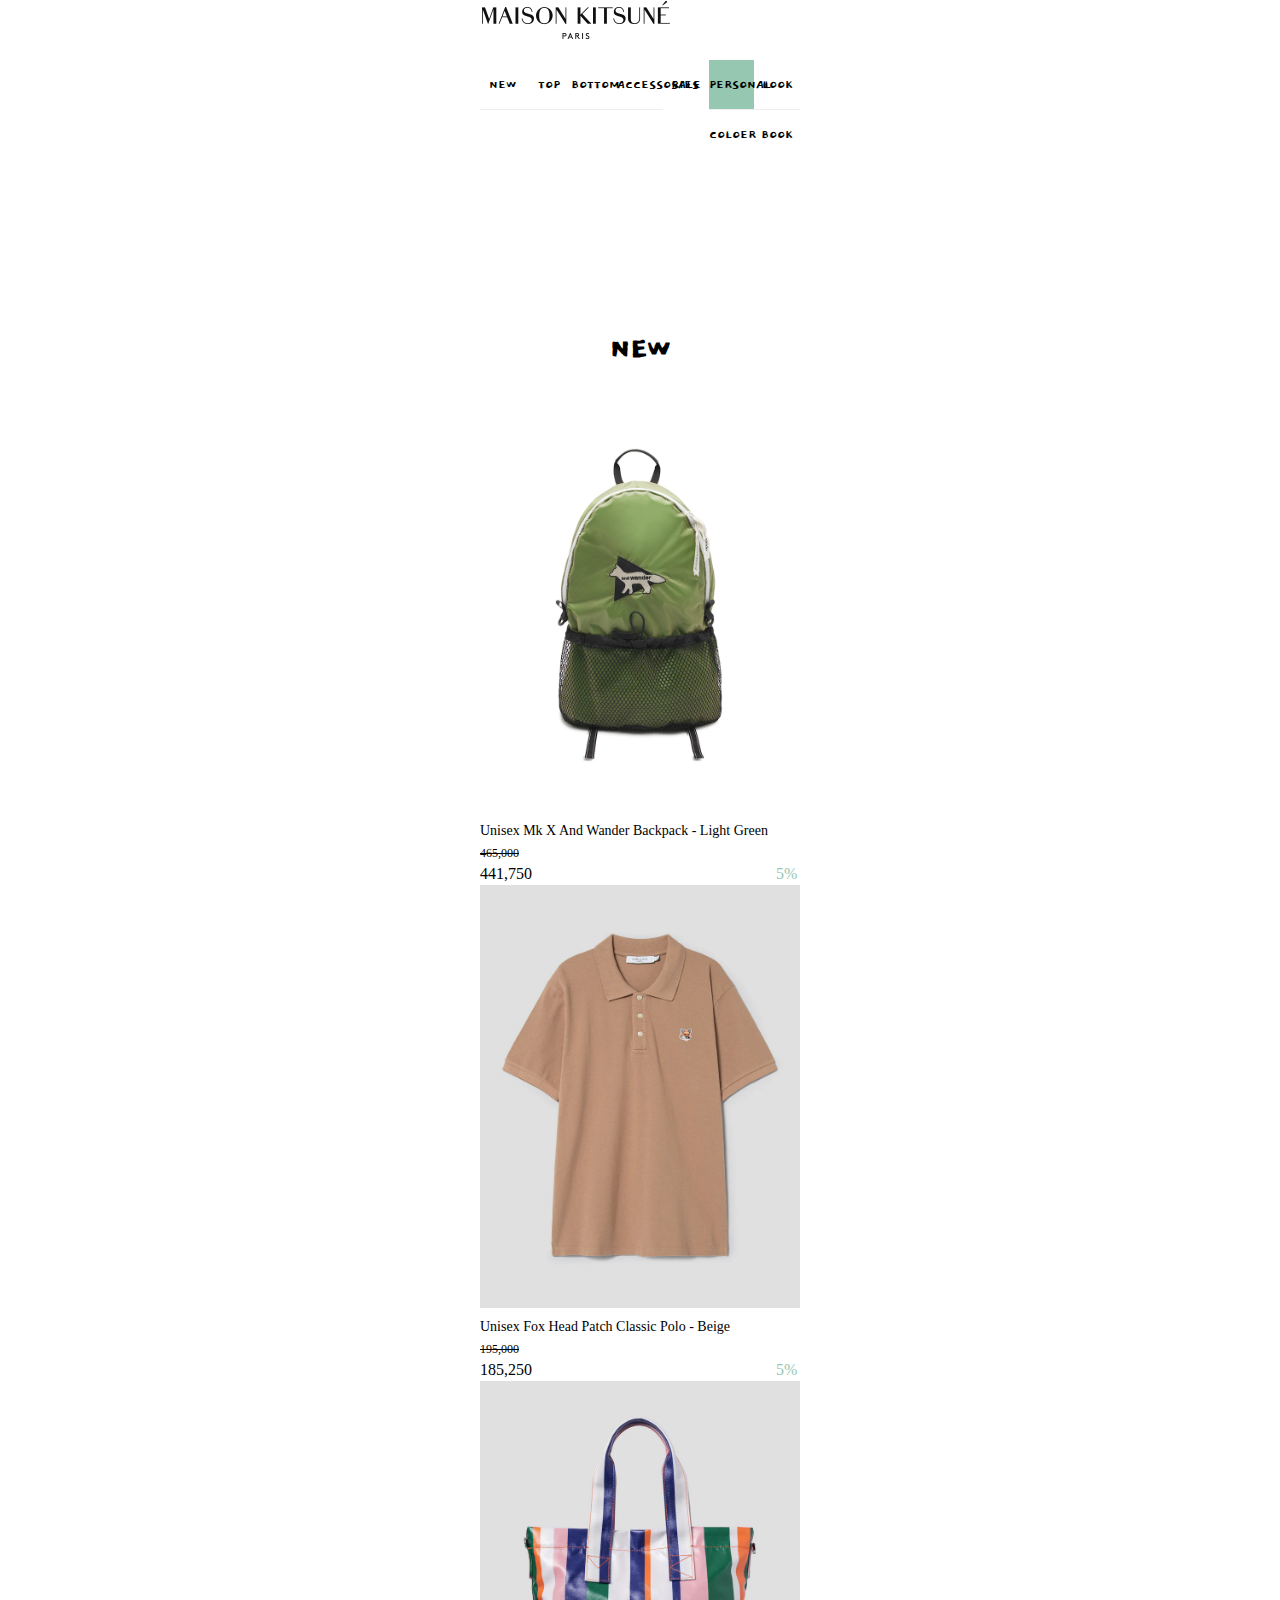
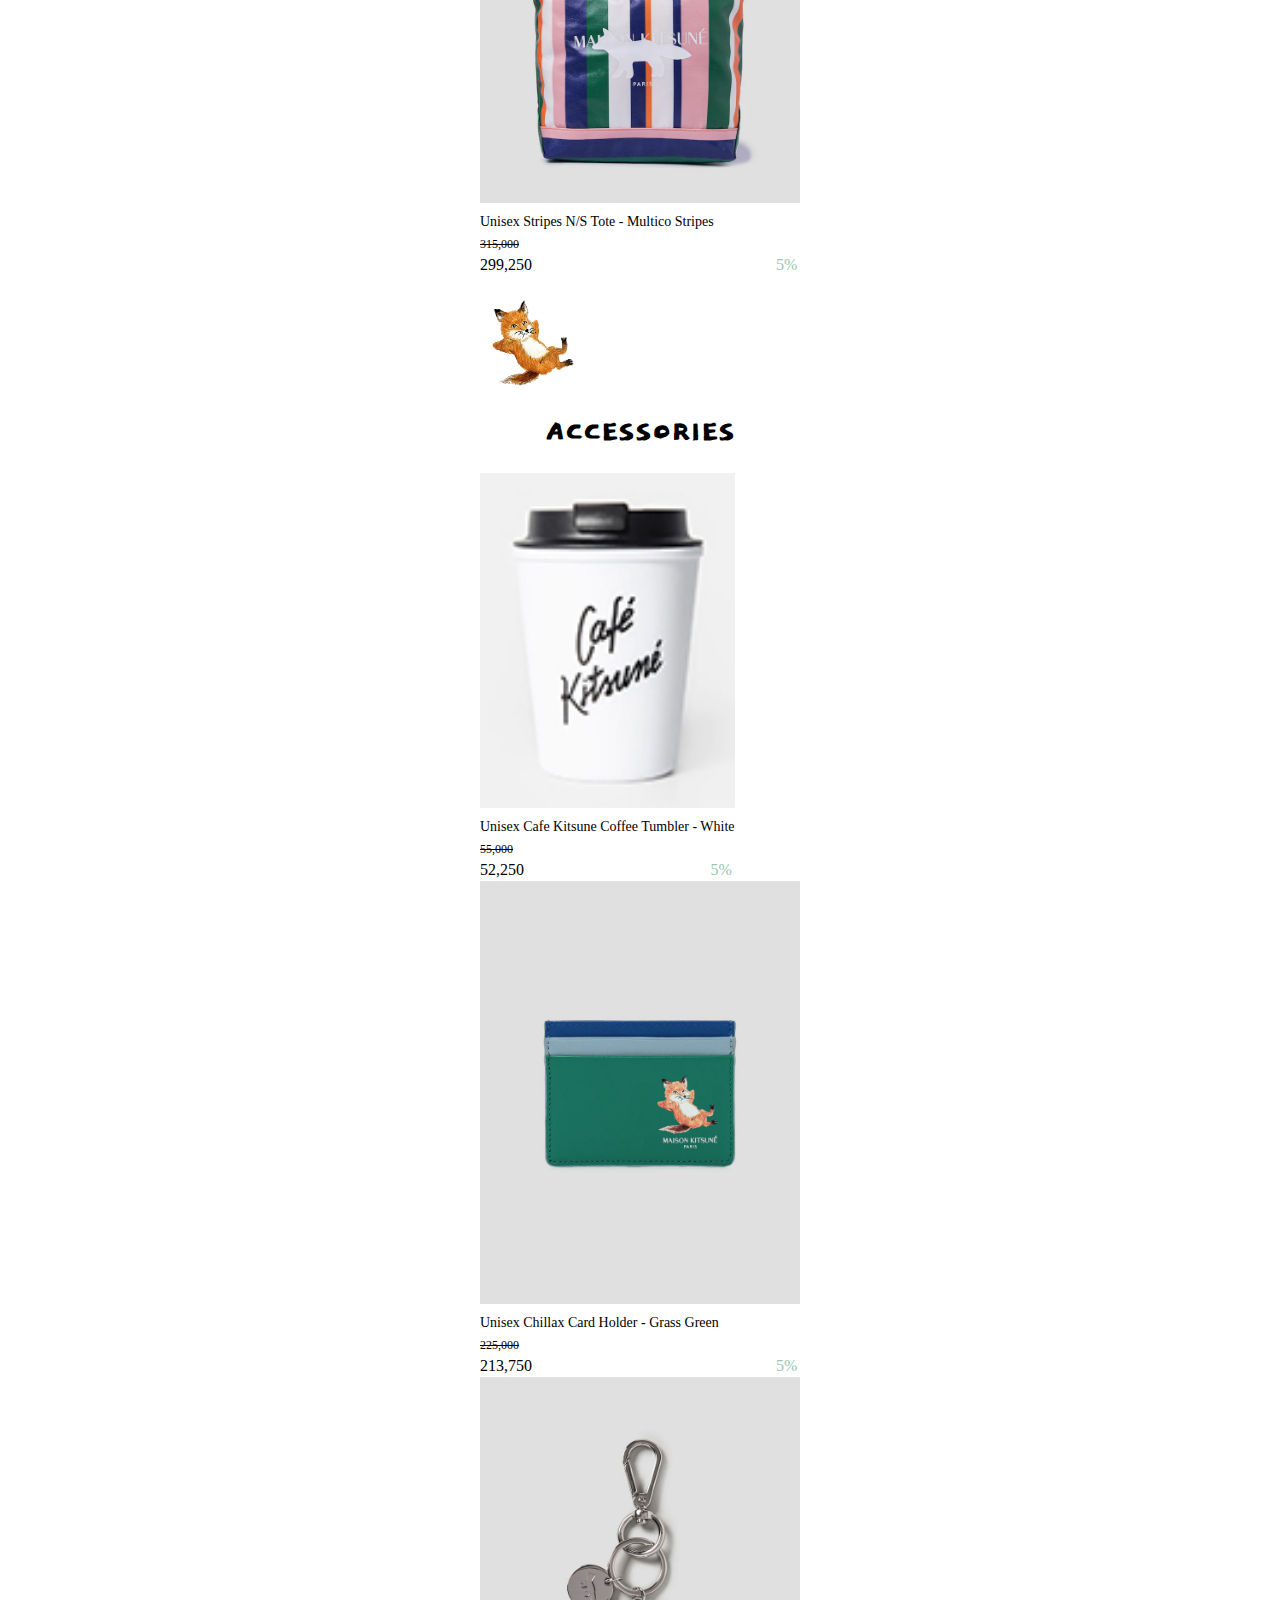
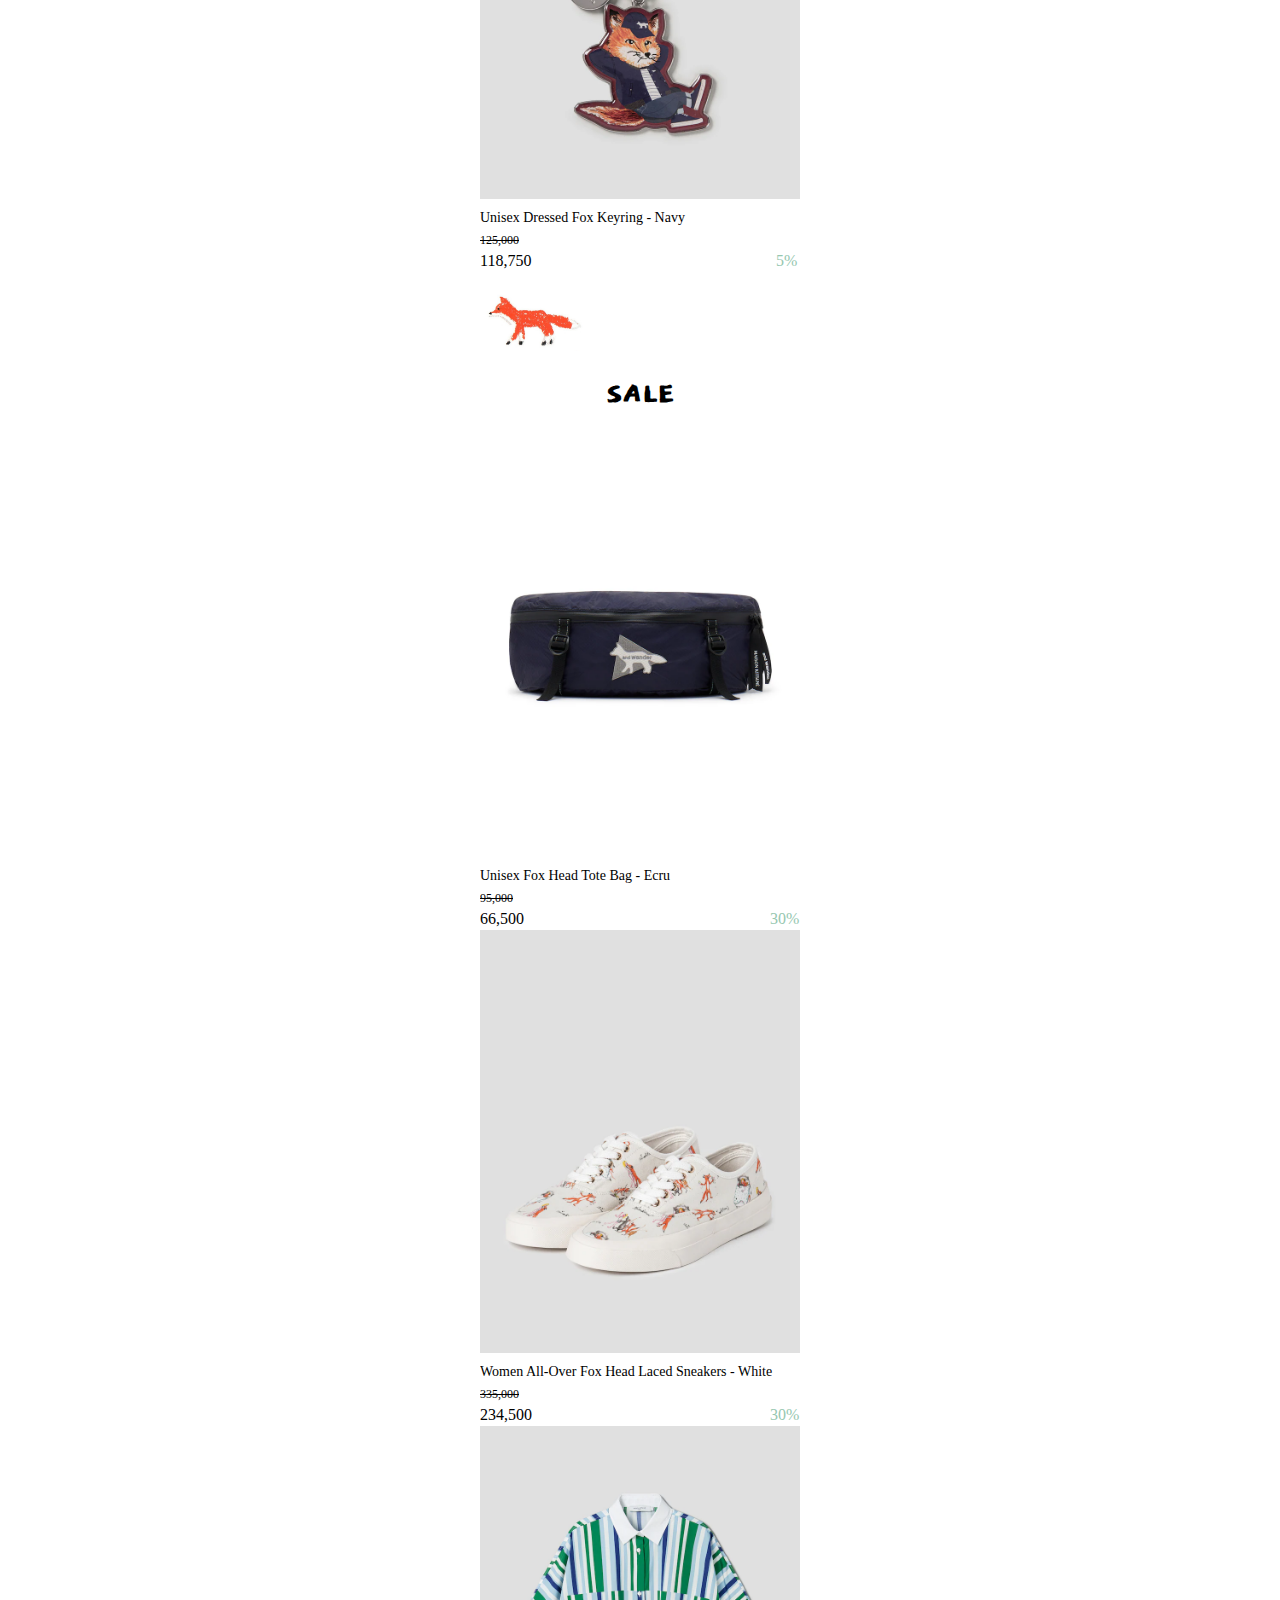
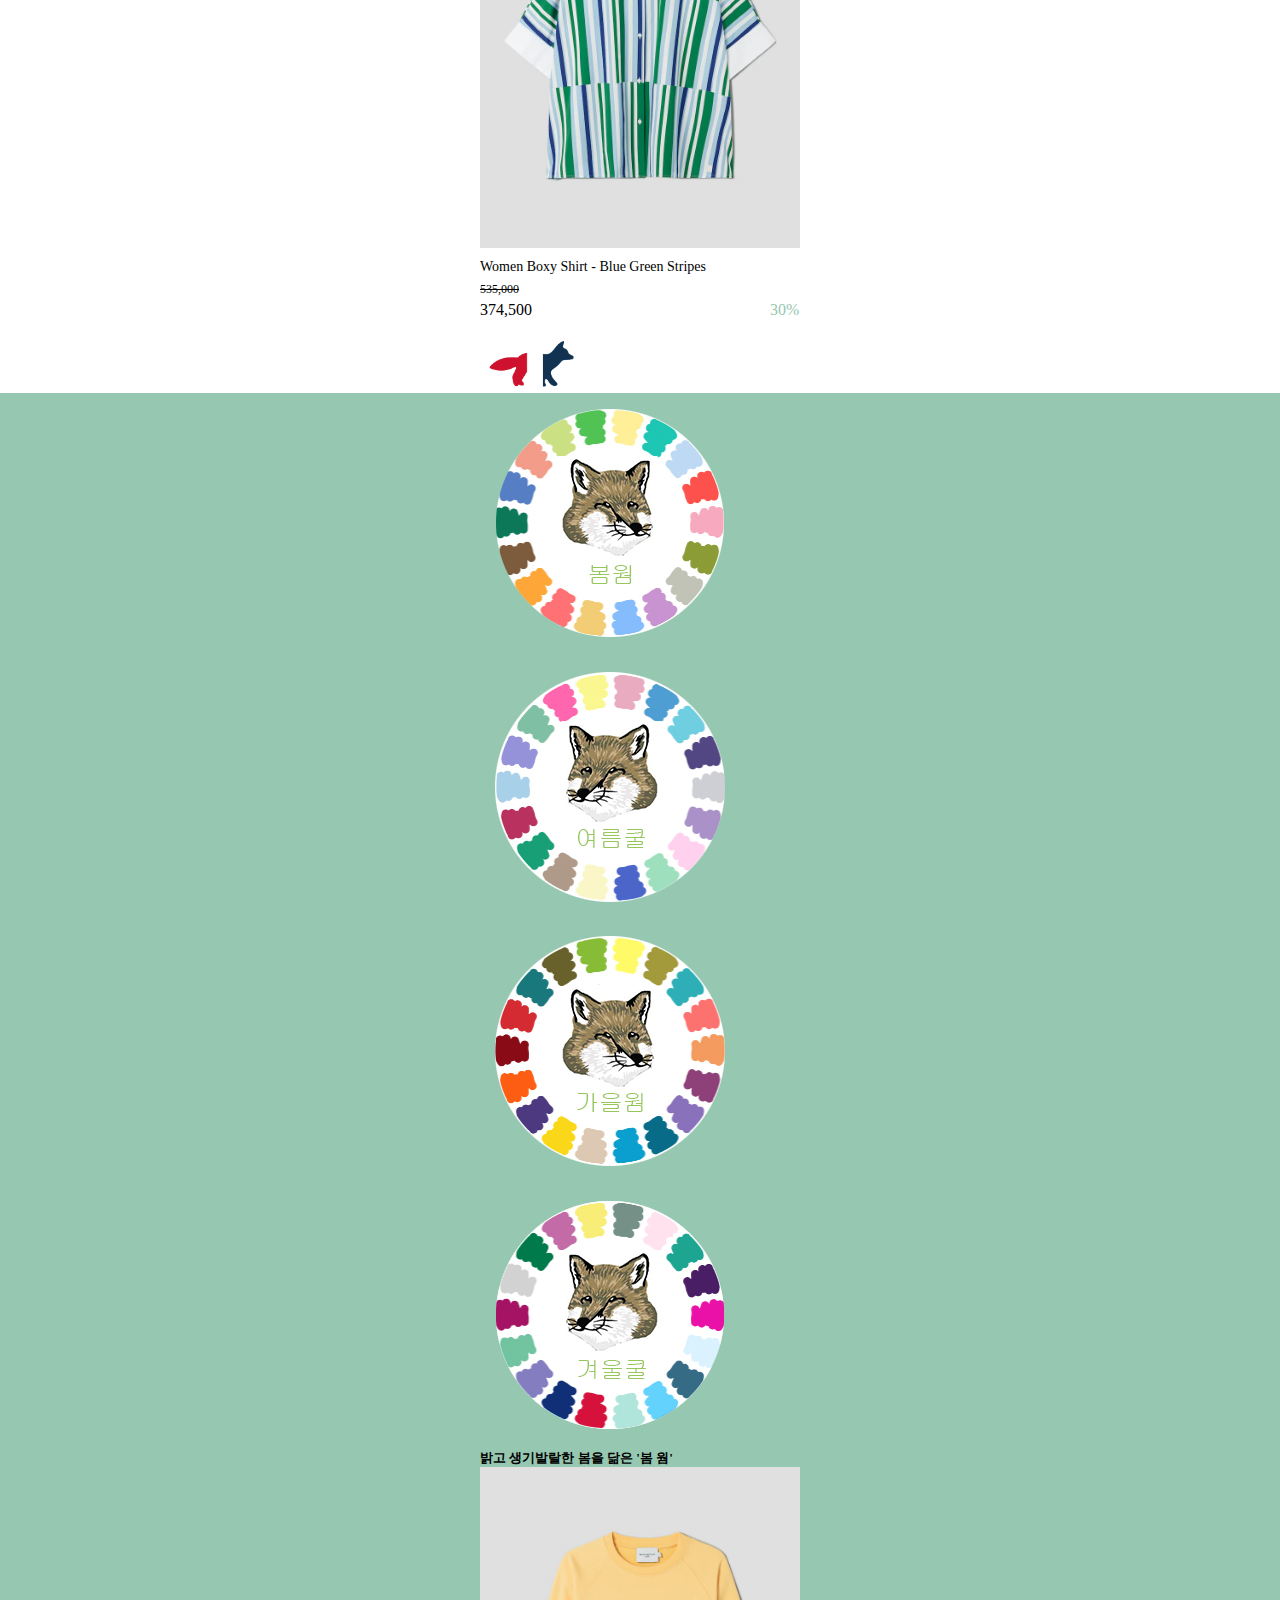
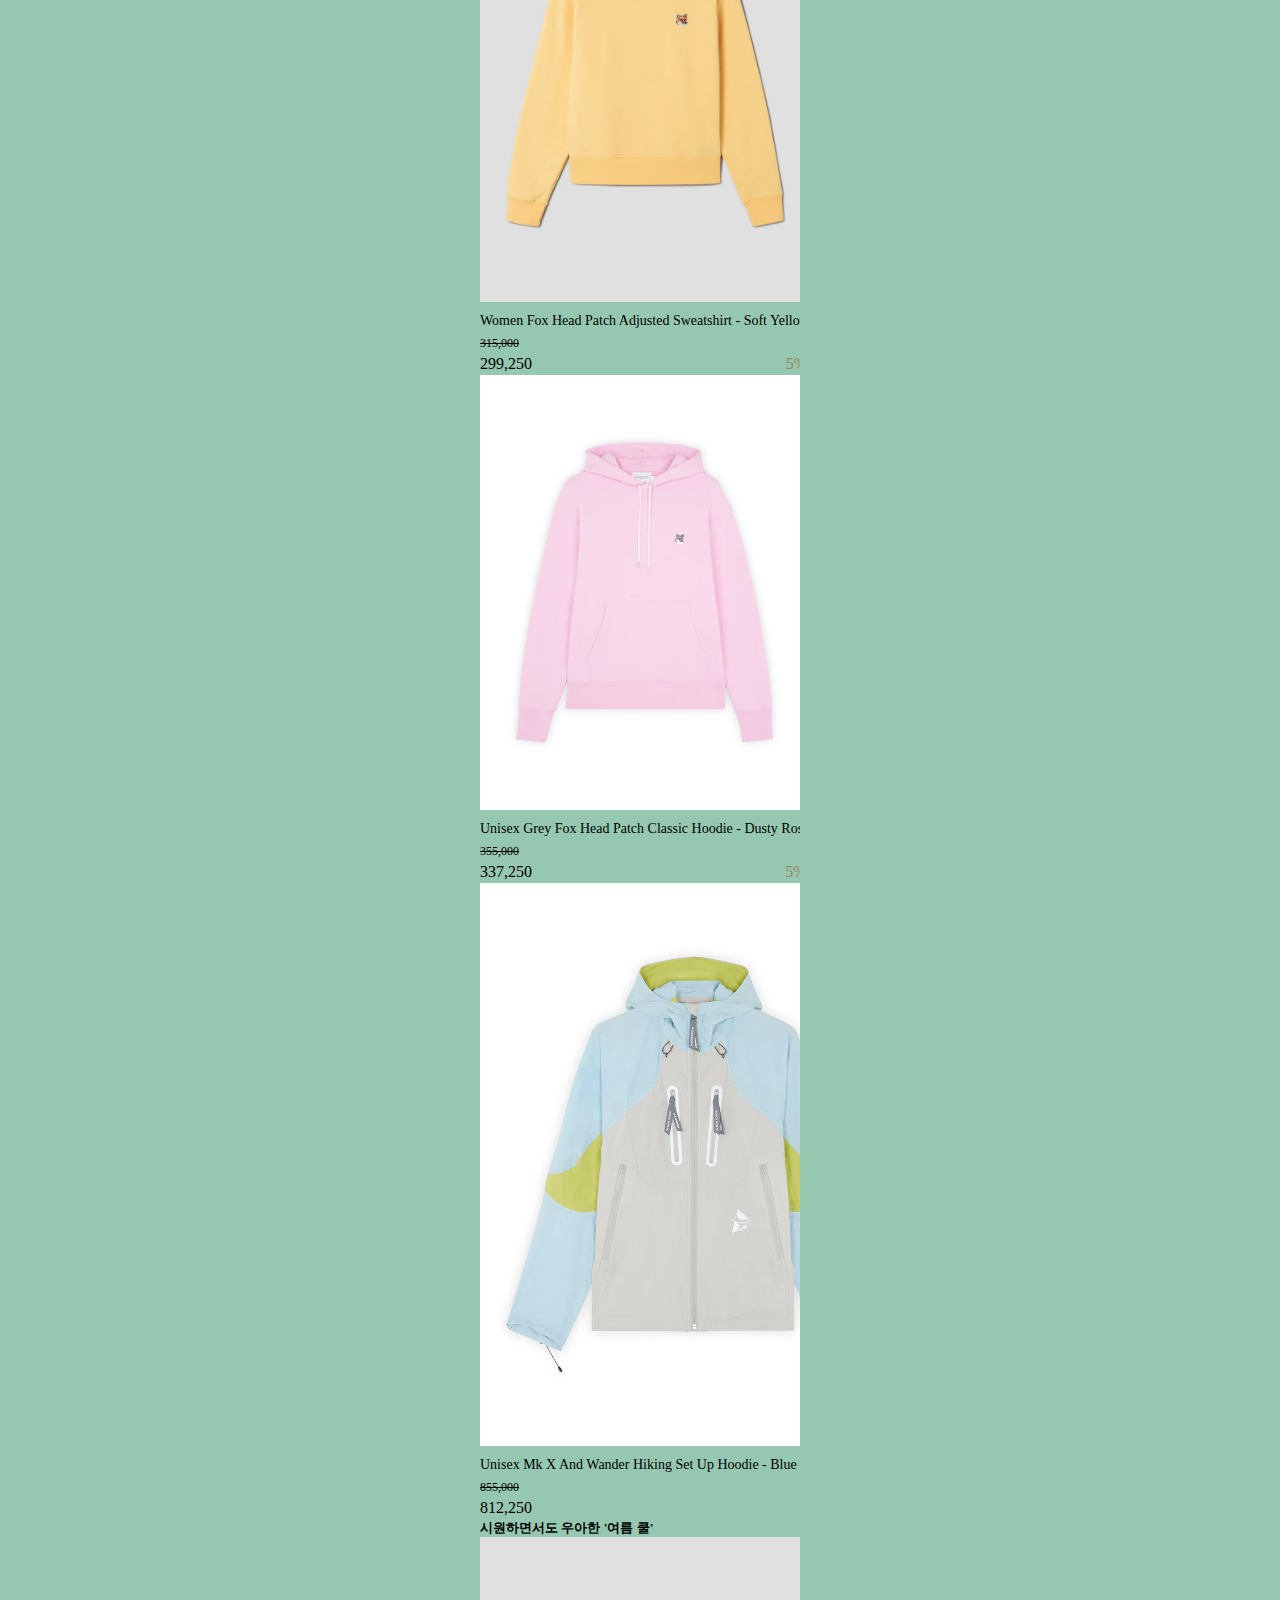
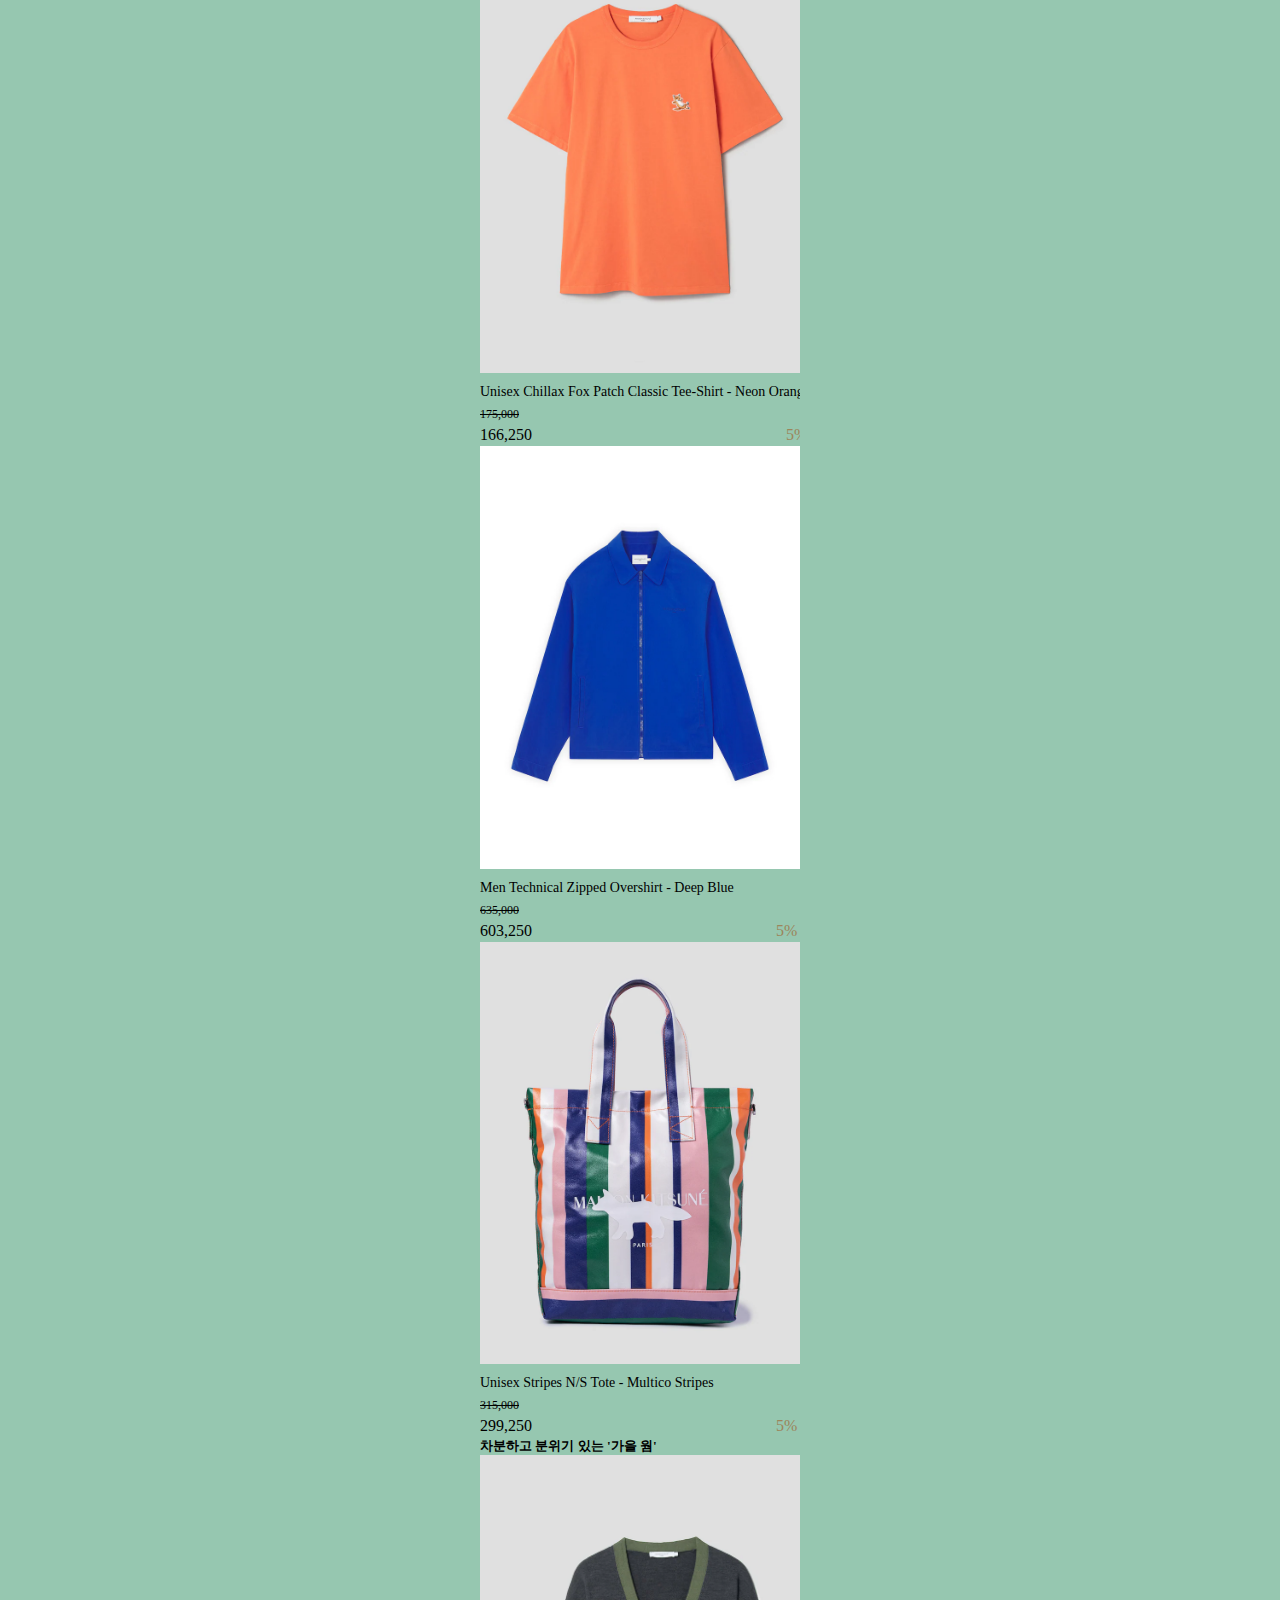
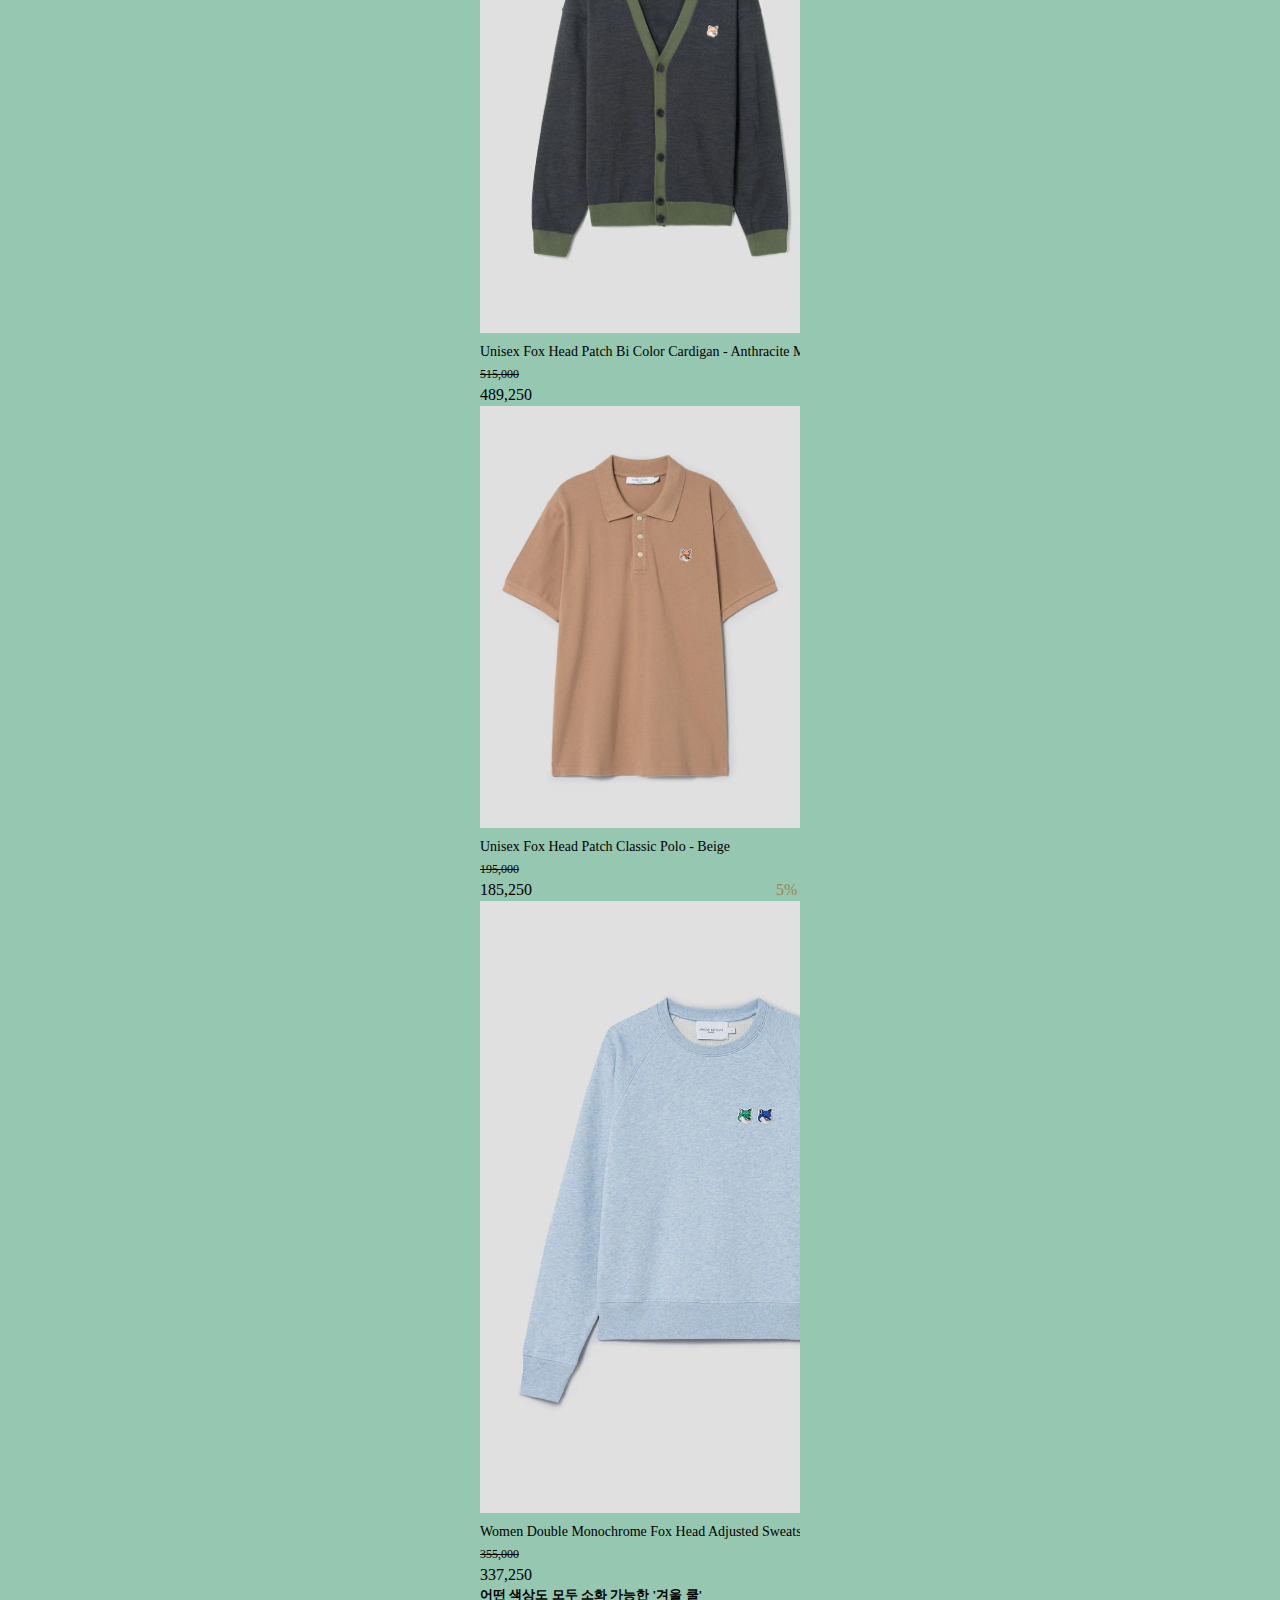
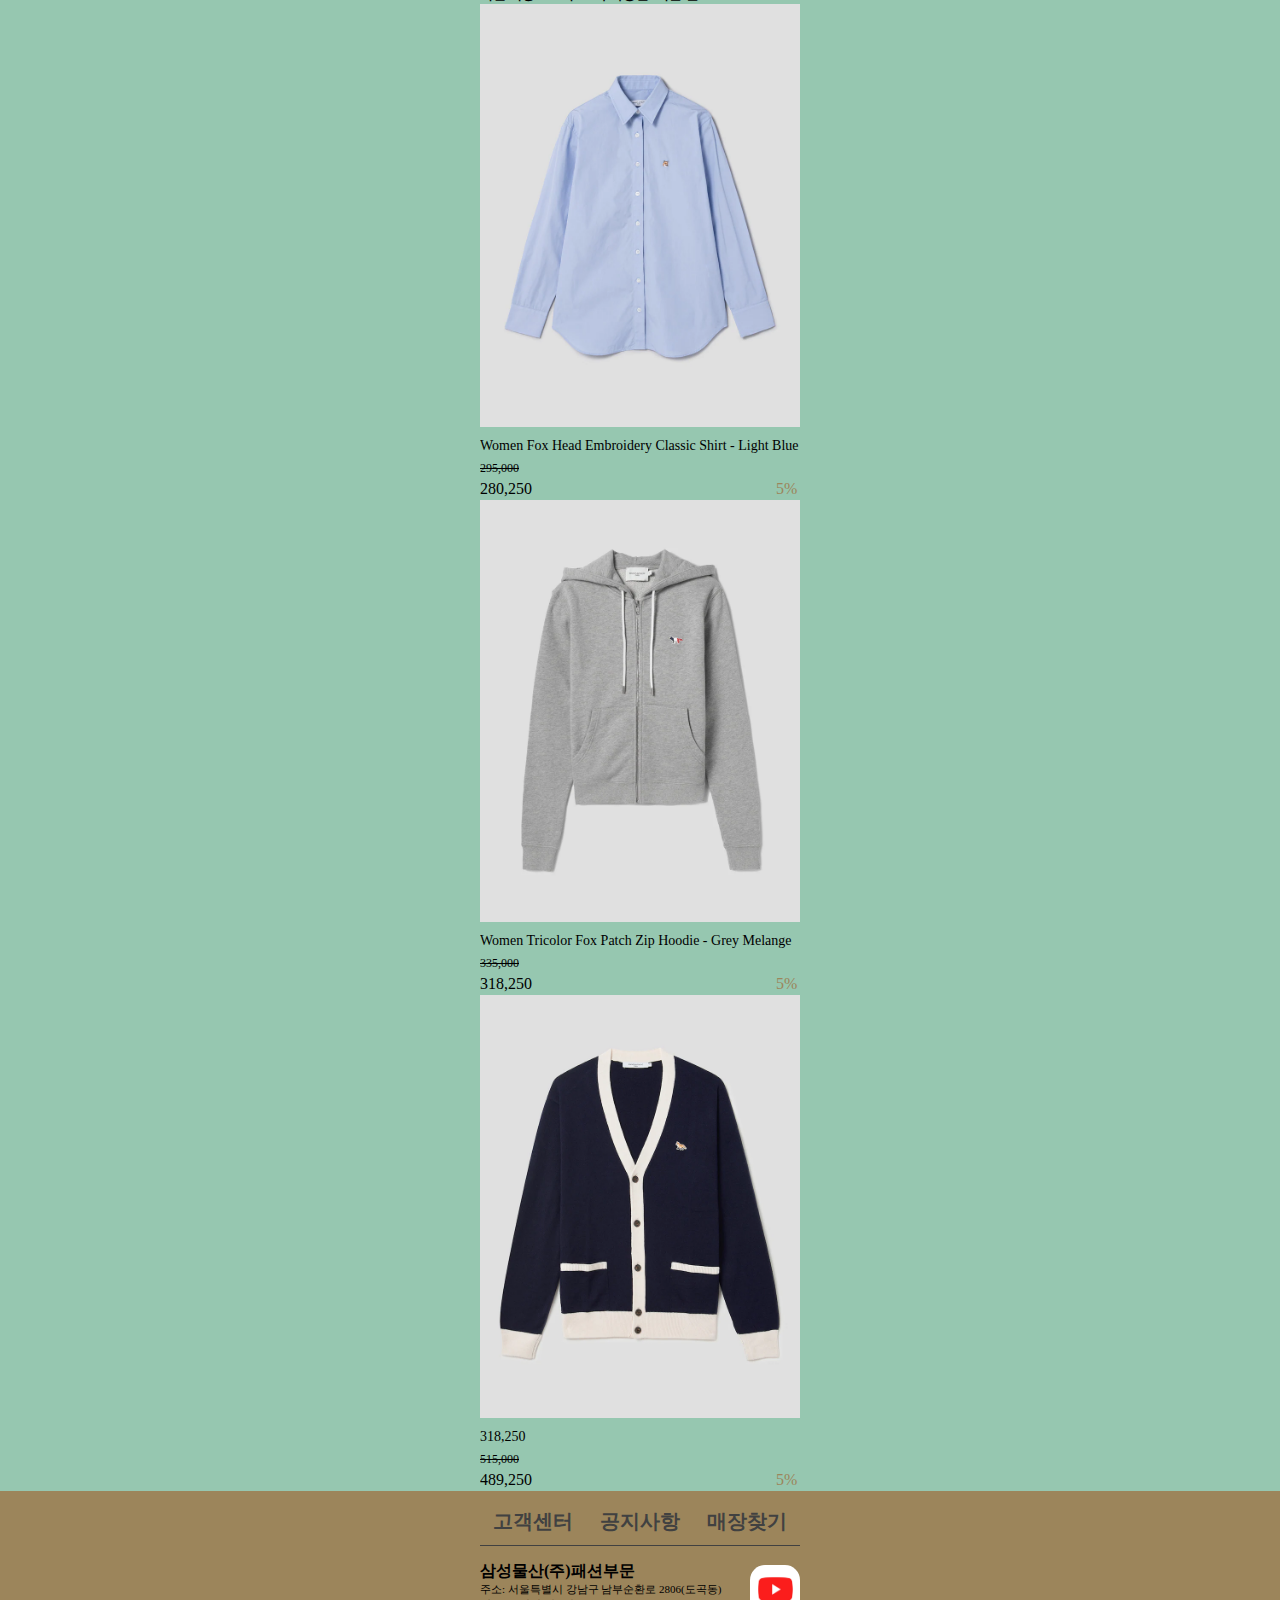
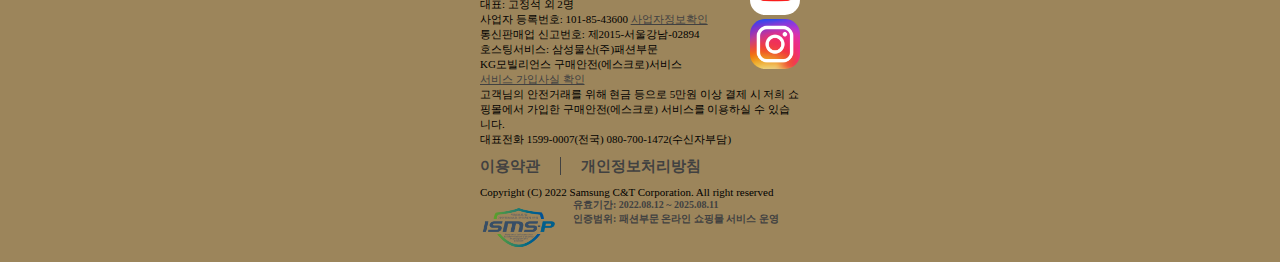
==== index.html @ bac600cf "메종키츠네20230330" ====
<!DOCTYPE html>
<html lang="ko">

<head>
  <meta charset="UTF-8" />
  <meta http-equiv="X-UA-Compatible" content="IE=edge" />
  <meta name="viewport"
    content="width=device-width, initial-scale=1.0, maximum-scale=1.5, minimum-scale=1.0, user-scalable=no" />
  <link rel="stylesheet" href="./css/main.css" />
  <title>MAISON KITSUNE</title>
  <link rel="stylesheet" href="https://cdnjs.cloudflare.com/ajax/libs/font-awesome/5.9.0/css/all.min.css" />
</head>

<body>
  <header class="header_ex">
    <div class="wrap">
      <div class="header">
        <div class="logo">
          <a href="#"><img src="./images/logo1.jpg" alt="logo" /></a>
        </div>
        <!--logo-->
        <div class="lnb">
          <input type="checkbox" id="ham_btn" checked />
          <label for="ham_btn" class="ham_btn">
            <img src="./images/ham.jpg" alt="ham" />
          </label>
          <div class="lnb_menu">
            <div class="lnb_menu_top">
              <div class="cart">
                <a href="#"><i class="fas fa-shopping-cart"></i></a>
              </div>
              <!--cart-->
              <div class="search">
                <input type="search" />
                <a href="#">
                  <i class="fas fa-search"></i>
                </a>
              </div>
              <!--search-->
            </div>
            <!--lnb_menu_top-->
            <ul>
              <li class="lnb_menu_new">
                <img src="./images/new_fox.png" alt="new_fox" /><a href="#">NEW</a>
              </li>
              <li><a href="#">TOP</a></li>
              <li><a href="#">BOTTOM</a></li>
              <li class="lnb_menu_accessories">
                <a href="#">ACCESSORIES</a><img src="./images/acc_fox.png" alt="acc_fox" />
              </li>
              <li class="lnb_menu_sale">
                <img src="./images/sale_fox.png" alt="sale_fox" /><a href="#">SALE</a>
              </li>
              <li class="lnb_menu_personal">
                <a href="#">PERSONAL COLOER</a>
              </li>
              <li><a href="#">LOOK BOOK</a></li>
            </ul>
          </div>
          <!--lnb_menu-->
        </div>
        <!--lnb-->
      </div>
      <!--header-->
    </div>
    <!--wrap-->
  </header>
  <!--header_ex-->
  <div class="visual_main">
    <div class="visual_main_left"></div>
    <div class="visual_main_right"></div>
  </div>
  <!--visual_main-->

  <div class="wrap">
    <div class="new category">
      <h1>NEW</h1>
      <div>
        <img src="./images/new1.jpg" alt="new1" />
        <p class="product_name">
          Unisex Mk X And Wander Backpack - Light Green
        </p>
        <p class="line">465,000</p>
        <p class="price">441,750</p>
        <p class="rate">5%</p>
      </div>
      <div>
        <img src="./images/new2.jpg" alt="new2" />
        <p class="product_name">
          Unisex Fox Head Patch Classic Polo - Beige
        </p>
        <p class="line">195,000</p>
        <p class="price">185,250</p>
        <p class="rate">5%</p>
      </div>
      <div class="category_last">
        <img src="./images/new3.jpg" alt="new3" />
        <p class="product_name">
          Unisex Stripes N/S Tote - Multico Stripes
        </p>
        <p class="line">315,000</p>
        <p class="price">299,250</p>
        <p class="rate">5%</p>
      </div>
      <div class="category_image">
        <img src="./images/new_fox.png" alt="new_fox" />
      </div>
    </div>
    <!--new-->
    <div class="accessories category">
      <h1>ACCESSORIES</h1>
      <div>
        <img src="./images/acc1.jpg" alt="acc1" />
        <p class="product_name">
          Unisex Cafe Kitsune Coffee Tumbler - White
        </p>
        <p class="line">55,000</p>
        <p class="price">52,250</p>
        <p class="rate">5%</p>
      </div>
      <div>
        <img src="./images/acc2.jpg" alt="acc2" />
        <p class="product_name">
          Unisex Chillax Card Holder - Grass Green
        </p>
        <p class="line">225,000</p>
        <p class="price">213,750</p>
        <p class="rate">5%</p>
      </div>
      <div class="category_last">
        <img src="./images/acc3.jpg" alt="acc3" />
        <p class="product_name">
          Unisex Dressed Fox Keyring - Navy
        </p>
        <p class="line">125,000</p>
        <p class="price">118,750</p>
        <p class="rate">5%</p>
      </div>
      <div class="category_image">
        <img src="./images/acc_fox.png" alt="acc_fox" />
      </div>
    </div>
    <!--accessories-->
    <div class="sale category">
      <h1>SALE</h1>
      <div>
        <img src="./images/sale1.jpg" alt="sale1" />
        <p class="product_name">
          Unisex Fox Head Tote Bag - Ecru
        </p>
        <p class="line">95,000</p>
        <p class="price">66,500</p>
        <p class="rate">30%</p>
      </div>
      <div>
        <img src="./images/sale2.jpg" alt="sale2" />
        <p class="product_name">
          Women All-Over Fox Head Laced Sneakers - White
        </p>
        <p class="line">335,000</p>
        <p class="price">234,500</p>
        <p class="rate">30%</p>
      </div>
      <div class="category_last">
        <img src="./images/sale3.jpg" alt="sale3" />
        <p class="product_name">
          Women Boxy Shirt - Blue Green Stripes
        </p>
        <p class="line">535,000</p>
        <p class="price">374,500</p>
        <p class="rate">30%</p>
      </div>
      <div class="category_image">
        <img src="./images/sale_fox.png" alt="sale_fox" />
      </div>
    </div>
    <!--sale-->
  </div>
  <!--wrap-->
  <div class="personal_color_ex">
    <div class="wrap">
      <div class="personal_color">
        <div class="personal_color_image_mibile">
          <img src="./images/spring.png" alt="spring" /><img src="./images/summer.png" alt="summer" /><img
            src="./images/autumn.png" alt="autumn" /><img src="./images/winter.png" alt="winter" />
        </div>
        <div class="spring category">
          <h5>밝고 생기발랄한 봄을 닮은 '봄 웜'</h5>
          <div>
            <img src="./images/spring1.jpg" alt="spring1" />
            <p class="product_name">
              Women Fox Head Patch Adjusted Sweatshirt - Soft Yellow
            </p>
            <p class="line">315,000</p>
            <p class="price">299,250</p>
            <p class="rate brown">5%</p>
          </div>
          <div>
            <img src="./images/spring2.jpg" alt="spring2" />
            <p class="product_name">
              Unisex Grey Fox Head Patch Classic Hoodie - Dusty Rose
            </p>
            <p class="line">355,000</p>
            <p class="price">337,250</p>
            <p class="rate brown">5%</p>
          </div>
          <div class="category_last">
            <img src="./images/spring3.jpg" alt="spring3" />
            <p class="product_name">
              Unisex Mk X And Wander Hiking Set Up Hoodie - Blue Green Color Block
            </p>
            <p class="line">855,000</p>
            <p class="price">812,250</p>
            <p class="rate brown">5%</p>
          </div>
        </div>
        <!--spring-->
        <div class="spring category">
          <h5>시원하면서도 우아한 '여름 쿨'</h5>
          <div>
            <img src="./images/summer1.jpg" alt="summer1" />
            <p class="product_name">
              Unisex Chillax Fox Patch Classic Tee-Shirt - Neon Orange
            </p>
            <p class="line">175,000</p>
            <p class="price">166,250</p>
            <p class="rate brown">5%</p>
          </div>
          <div>
            <img src="./images/summer2.jpg" alt="summer2" />
            <p class="product_name">
              Men Technical Zipped Overshirt - Deep Blue
            </p>
            <p class="line">635,000</p>
            <p class="price">603,250</p>
            <p class="rate brown">5%</p>
          </div>
          <div class="category_last">
            <img src="./images/summer3.jpg" alt="summer3" />
            <p class="product_name">
              Unisex Stripes N/S Tote - Multico Stripes
            </p>
            <p class="line">315,000</p>
            <p class="price">299,250</p>
            <p class="rate brown">5%</p>
          </div>
        </div>
        <!--summer-->
        <div class="spring category">
          <h5>차분하고 분위기 있는 '가을 웜'</h5>
          <div>
            <img src="./images/autumn1.jpg" alt="autumn1" />
            <p class="product_name">
              Unisex Fox Head Patch Bi Color Cardigan - Anthracite Melange
            </p>
            <p class="line">515,000</p>
            <p class="price">489,250</p>
            <p class="rate brown">5%</p>
          </div>
          <div>
            <img src="./images/autumn2.jpg" alt="autumn2" />
            <p class="product_name">
              Unisex Fox Head Patch Classic Polo - Beige
            </p>
            <p class="line">195,000</p>
            <p class="price">185,250</p>
            <p class="rate brown">5%</p>
          </div>
          <div class="category_last">
            <img src="./images/autumn3.jpg" alt="autumn3" />
            <p class="product_name">
              Women Double Monochrome Fox Head Adjusted Sweatshirt - Blue Haze Melange
            </p>
            <p class="line">355,000</p>
            <p class="price">337,250</p>
            <p class="rate brown">5%</p>
          </div>
        </div>
        <!--autumn-->
        <div class="spring category">
          <h5>어떤 색상도 모두 소화 가능한 '겨울 쿨'</h5>
          <div>
            <img src="./images/winter1.jpg" alt="winter1" />
            <p class="product_name">
              Women Fox Head Embroidery Classic Shirt - Light Blue
            </p>
            <p class="line">295,000</p>
            <p class="price">280,250</p>
            <p class="rate brown">5%</p>
          </div>
          <div>
            <img src="./images/winter2.jpg" alt="winter2" />
            <p class="product_name">
              Women Tricolor Fox Patch Zip Hoodie - Grey Melange
            </p>
            <p class="line">335,000</p>
            <p class="price">318,250</p>
            <p class="rate brown">5%</p>
          </div>
          <div class="category_last">
            <img src="./images/winter3.jpg" alt="winter3" />
            <p class="product_name">
              318,250
            </p>
            <p class="line">515,000</p>
            <p class="price">489,250</p>
            <p class="rate brown">5%</p>
          </div>
        </div>
        <!--winter-->
      </div>
      <!--personal_color-->
    </div>
    <!--wrap-->
  </div>
  <!--personal_color_ex-->
  <footer class="footer_ex">
    <div class="wrap">
      <div class="footer">
        <div class="footer_top">
          <div class="footer_top_left">
            <ul>
              <li><a href="#">회사소개</a></li>
              <li><a href="#">이용약관</a></li>
              <li><a href="#"><b>개인정보처리방침</b> </a></li>
              <li><a href="#">이메일무단수집거부</a></li>

            </ul>
          </div>
          <!--footer_top_left-->
          <div class="footer_top_middle">
            <ul>
              <li><a href="#">단체주문</a></li>
              <li><a href="#">제휴문의</a></li>
              <li><a href="#">입점신청</a></li>
              <li><a href="#">멤버십안내</a></li>
              <li><a href="#">8Seconds</a></li>
            </ul>
          </div>
          <!--footer_top_middle-->
          <div class="footer_top_right">
            <ul>
              <li><a href="#">고객센터</a></li>
              <!-- <li><p></p></li> -->
              <li><a href="#">공지사항</a></li>
              <!-- <li><p></p></li> -->
              <li><a href="#">매장찾기</a></li>
            </ul>
          </div>
          <!--footer_top_right-->

        </div>
        <!--footer_top-->
        <div class="footer_middle">
          <div class="footer_middle_infomation">
            <b>삼성물산(주)패션부문</b>
            <p>주소: 서울특별시 강남구 남부순환로 2806(도곡동) <br /> 대표: 고정석 외 2명 <br /> 사업자 등록번호: 101-85-43600 <a
                href="https://www.ftc.go.kr/bizCommPop.do?wrkr_no=1018543600">사업자정보확인</a> <br />
              통신판매업 신고번호: 제2015-서울강남-02894 <br /> 호스팅서비스: 삼성물산(주)패션부문<br />
              KG모빌리언스 구매안전(에스크로)서비스 <br />
              <a href="https://www.mobilians.co.kr/">서비스 가입사실 확인</a><br />
              고객님의 안전거래를 위해 현금 등으로 5만원 이상 결제 시 저희 쇼핑몰에서 가입한 구매안전(에스크로) 서비스를 이용하실 수 있습니다. <br />
              대표전화 1599-0007(전국) 080-700-1472(수신자부담)
            </p>
            <div class="terms">
              <ul>
                <li><a href="#">이용약관</a></li>
                <li><p></p></li>
                <li><a href="#">개인정보처리방침</a></li>
              </ul>
            </div>
            <p>
              Copyright (C) 2022 Samsung C&T Corporation. All right reserved
            </p>
          </div>
          <!--footer_middle_information-->
          <div class="footer_middle_sns">
            <div>
              <a href="https://www.youtube.com/c/ssfshoptv"><img src="./images/you.jpg" alt="you"></a>
            </div>
            <div><a href="https://www.instagram.com/ssf_shop_official/"><img src="./images/insta.png" alt="insta"></a>
            </div>
          </div>
          <!--footer_middle_sns-->
        </div>
        <!--footer_middle-->
        <div class="footer_bottom">
          <div class="footer_bottom_left"> <a
              href="https://isms.kisa.or.kr/main/ispims/issue/?certificationMode=list&searchCondition=2&searchKeyword=%EC%82%BC%EC%84%B1%EB%AC%BC%EC%82%B0"><img
                src="./images/ISMS-P.png" alt="ISMS-P"></a></div>
          <!--footer_bottom_left-->
          <div class="footer_bottom_right">
            <a
              href="https://isms.kisa.or.kr/main/ispims/issue/?certificationMode=list&searchCondition=2&searchKeyword=%EC%82%BC%EC%84%B1%EB%AC%BC%EC%82%B0">
              <p>유효기간: 2022.08.12 ~ 2025.08.11</p>
              <p>인증범위: 패션부문 온라인 쇼핑몰 서비스 운영 <span>(SSFSHOP, 토리버치)</span></p>
            </a>
          </div>
          <!--footer_bottom_right-->

        </div>
        <!--footer_bottom-->
      </div>
      <!--footer-->
    </div>
    <!--wrap-->
  </footer>
  <!--footer_ex-->
</body>

</html>
---- css/main.css ----
@import url("https://fonts.googleapis.com/css2?family=Dokdo&display=swap");

/* font-family: 'Dokdo', cursive; */
* {
  margin: 0;
  padding: 0;
}

li {
  list-style: none;
}

a {
  text-decoration: none;
  color: black;
}

.wrap {
  width: 320px;
  margin: 0 auto;
}

/* header */
.header_ex {
  width: 100%;
}

.header {
  height: 50px;
}

.header .logo {
  position: relative;
  text-align: center;
  line-height: 50px;
}

.header .ham_btn {
  position: absolute;
  right: 0;
  top: 0;
}

.header .ham_btn img {
  height: 50px;
  width: 50px;
}

.lnb .lnb_menu {
  width: 100%;
  text-align: center;
}

#ham_btn {
  display: none;
}

#ham_btn:checked~.lnb_menu {
  display: none;
}

#ham_btn~.lnb_menu {
  display: block;
}

.lnb_menu_top {
  width: 100%;
  height: 40px;
  /* overflow: hidden; */
  border-bottom: 1px solid #eeeeee;
}

.lnb_menu_top .cart {
  width: 50px;
  float: left;
}

.lnb_menu_top .cart a i {}

.lnb_menu_top .search {
  width: calc(100%-50px);
  line-height: 50px;
  float: left;
}

.lnb .lnb_menu ul {
}

.lnb .lnb_menu ul li {}

.lnb .lnb_menu ul .lnb_menu_new {
  /* line-height: 50px; */
}

.lnb .lnb_menu ul .lnb_menu_new img {
  width: 40px;
}

.lnb .lnb_menu ul .lnb_menu_accessories img {
  width: 50px;
}

.lnb .lnb_menu ul .lnb_menu_sale {
  border-bottom: none;
}

.lnb .lnb_menu ul .lnb_menu_sale img {
  width: 50px;
}

.lnb .lnb_menu ul li {
  height: 50px;
  line-height: 50px;
  box-sizing: border-box;
  border-bottom: 1px solid #eeeeee;
}

.lnb_menu_personal {
  background-color: rgb(150, 199, 176);
  border-bottom: none;
}

.lnb .lnb_menu ul li a {
  font-family: "Dokdo", cursive;
  font-size: 30px;
}

/* visual_main */

.visual_main {
  width: 100%;
  overflow: hidden;
}

.visual_main .visual_main_left {
  width: 50%;
  height: 200px;
  float: left;
  animation: slide_left 10s both infinite;
}

.visual_main .visual_main_right {
  width: 50%;
  float: left;
  height: 200px;
  animation: slide_right 10s both infinite;
}

@keyframes slide_left {
  0% {
    background: url(../images/visual_main_01.jpg)no-repeat;
    box-sizing: border-box;
  }

  25% {
    background: url(../images/visual_main_02.jpg)no-repeat;
  }

  50% {
    background: url(../images/visual_main_03.jpg)no-repeat;
  }

  75% {
    background: url(../images/visual_main_04.jpg)no-repeat;
  }

  100% {
    background: url(../images/visual_main_01.jpg)no-repeat;
  }
}

@keyframes slide_right {
  0% {
    background: url(../images/visual_main_02.jpg)no-repeat;
  }

  25% {
    background: url(../images/visual_main_03.jpg)no-repea;
  }

  50% {
    background: url(../images/visual_main_04.jpg)no-repeat;
  }

  75% {
    background: url(../images/visual_main_05.jpg)no-repeat;
  }

  100% {
    background: url(../images/visual_main_02.jpg)no-repeat;
  }
}

/* new */
.category {
  width: 100%;
  margin: 0 auto;
  overflow: hidden;
}

.category h1 {
  font-family: "Dokdo", cursive;
  text-align: center;
  margin: 20px 0;
}

.category>div {
  float: left;
  width: calc((100%-30px) / 3);
}

.category>div:nth-child(1),
.category>div:nth-child(2) {
  /* margin-right: 15px; */
}

.category>div:nth-child(3) {
  margin-right: 0px;
}

.category div img {
  width: 100%;
}

.category div p {
  margin: 2px 0;
}

.category div p.product_name {
  font-size: 14px;
  width: 100%;
  padding: 5px 0;
  overflow: hidden;
  text-overflow: ellipsis;
  white-space: nowrap;
}

.category div p.line {
  text-decoration-line: line-through;
  font-size: 12px;
}

.category div p.price {
  width: 50px;
  float: left;
}

.category div p.rate {
  width: 24px;
  float: right;
  color: rgb(150, 199, 176);
}

.sale>div p.rate {
  width: 30px;
  float: right;
  color: rgb(150, 199, 176);
}

.category div p.rate.brown {
  width: 24px;
  float: right;
  color: rgb(156, 133, 91);
}

.category_image {
  display: block;
  width: 105px;
  /* text-align: center; */
  margin-top: 20px;
}

.category_image img {
  /* width: 100%; */
}

/* personal_color */

.personal_color_ex {
  background-color: rgb(150, 199, 176);
  width: 100%;
}

.personal_color {}

.personal_color .personal_color_image_mibile {}

.personal_color .personal_color_image_mibile img {
  width: calc((100%-45px) / 4);
  /* margin-right: 15px; */
}

/* .personal_color .personal_color_image_mibile img:last-child {
    margin-right: 0;
  } */

.personal_color .spring {}

.personal_color .summer {}

.personal_color .autumn {}

.personal_color .winter {}


/* footer */
.footer_ex {
  background-color: rgb(156, 133, 91);
  overflow: hidden;
}

.footer {}

.footer .footer_top {}

.footer .footer_top .footer_top_left {
  display: none;
}

.footer .footer_top .footer_top_middle {
  display: none;
}


.footer .footer_top ul {}

.footer .footer_top .footer_top_right ul li {
  display: block;
  width: calc(100%/3);
  height: 50px;
  line-height: 50px;
  float: left;
  text-align: center;
  box-sizing: border-box;
  border-bottom: 1px solid rgb(65, 65, 65);
  padding-bottom: 10px;
  margin-top: 5px;
  /* border-right: #eeeeee; */
  margin-bottom: 15px;
  font-weight: bold;
}

.footer .footer_top ul li a {
  display: block;
  color: rgb(65, 65, 65);
  font-size: 20px;
}

.footer .footer_middle {
  position: relative;
}

.footer .footer_middle .footer_middle_infomation {}

.footer .footer_middle .footer_middle_infomation b {}

.footer .footer_middle .footer_middle_infomation p {
  font-size: 11px;
}

.footer .footer_middle .footer_middle_infomation p a {
  color: rgb(65, 65, 65);
  text-decoration: underline;
}

.footer .footer_middle .footer_middle_infomation .terms {
  overflow: hidden;
  margin: 10px 0;
}

.footer .footer_middle .footer_middle_infomation .terms ul {}

.footer .footer_middle .footer_middle_infomation .terms ul li {
  float: left;
  margin-right: 20px;
}

.footer .footer_middle .footer_middle_infomation .terms ul li a {
  display: block;
  font-size: 15px;
  color: rgb(65, 65, 65);
  font-weight: bold;
}

.footer_middle_infomation .terms ul li p {
  height: 18px;
  width: 1px;
  background-color: rgb(65, 65, 65);
}

.footer .footer_middle {}

.footer .footer_middle .footer_middle_sns {
  position: absolute;
  top: 74px;
  right: 0;
}

.footer .footer_middle .footer_middle_sns>div {}

.footer .footer_middle .footer_middle_sns>div a {}

.footer .footer_middle .footer_middle_sns>div a img {
  width: 50px;
  height: 50px;
  border-radius: 15px;
}

.footer .footer_bottom {}

.footer .footer_bottom .footer_bottom_left {
  float: left;
  margin-right: 15px;
}

.footer .footer_bottom .footer_bottom_left a {}

.footer .footer_bottom .footer_bottom_left a img {
  width: 78px;
  height: 60px;
}

.footer .footer_bottom .footer_bottom_right {}

.footer .footer_bottom .footer_bottom_right p {
  display: block;
  font-size: 10px;
  color: rgb(65, 65, 65);
  font-weight: bold;
}

.footer .footer_bottom .footer_bottom_right p span {
  display: none;
}

@media all and (min-width:601px) {
  .header .logo {
    width: 25%;
    /* height: 40px; */
    float: left;
  }

  #ham_btn:checked~.lnb_menu {
    display: block;
  }

  .lnb label {
    display: none;
  }

  .lnb_menu .lnb_menu_top {
    display: none;
  }

  .lnb_menu ul {
    width: calc(100%-25%-12.5%);
    float: left;
  }

  .lnb_menu ul li {
    width: calc(100%/7);
    float: left;
    font-size: 10px;
  }

  .lnb_menu ul li img {
    display: none;
  }

  .lnb .lnb_menu ul li a {
    font-size: 14px;
  }
}
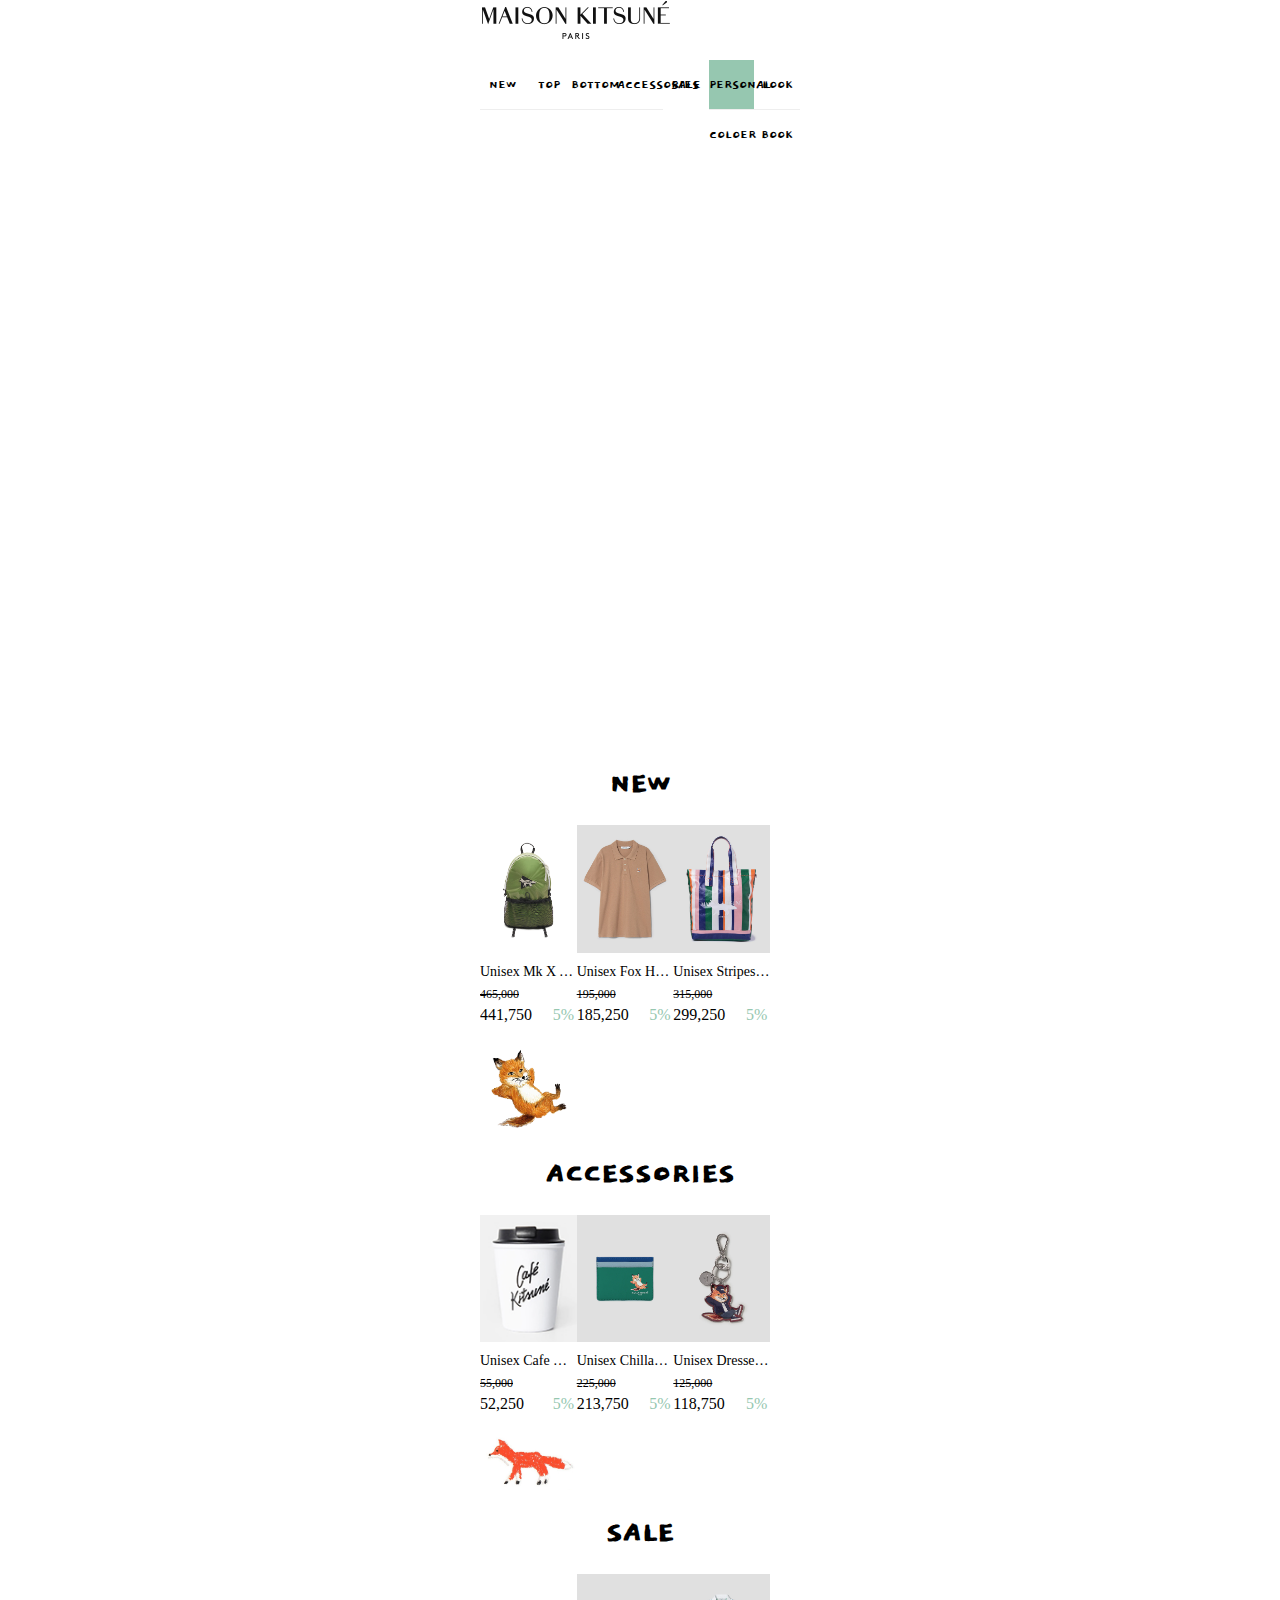
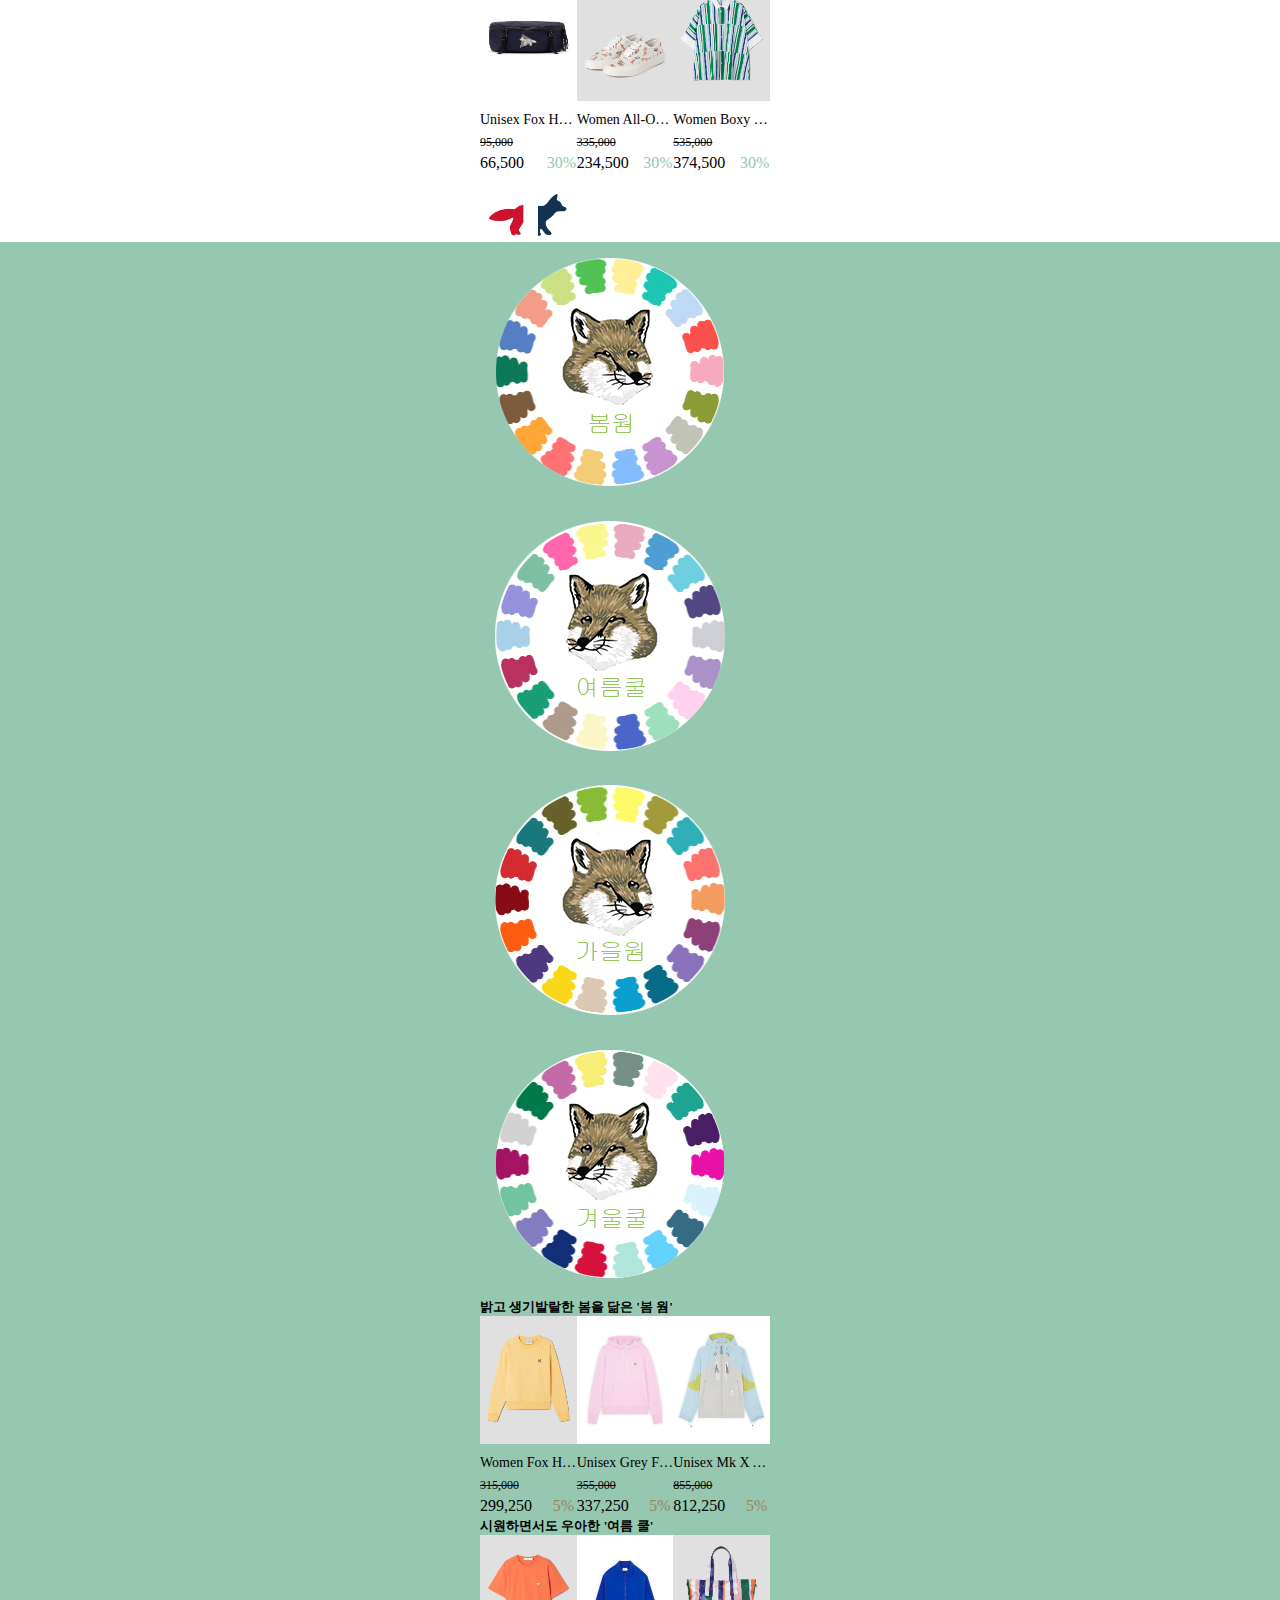
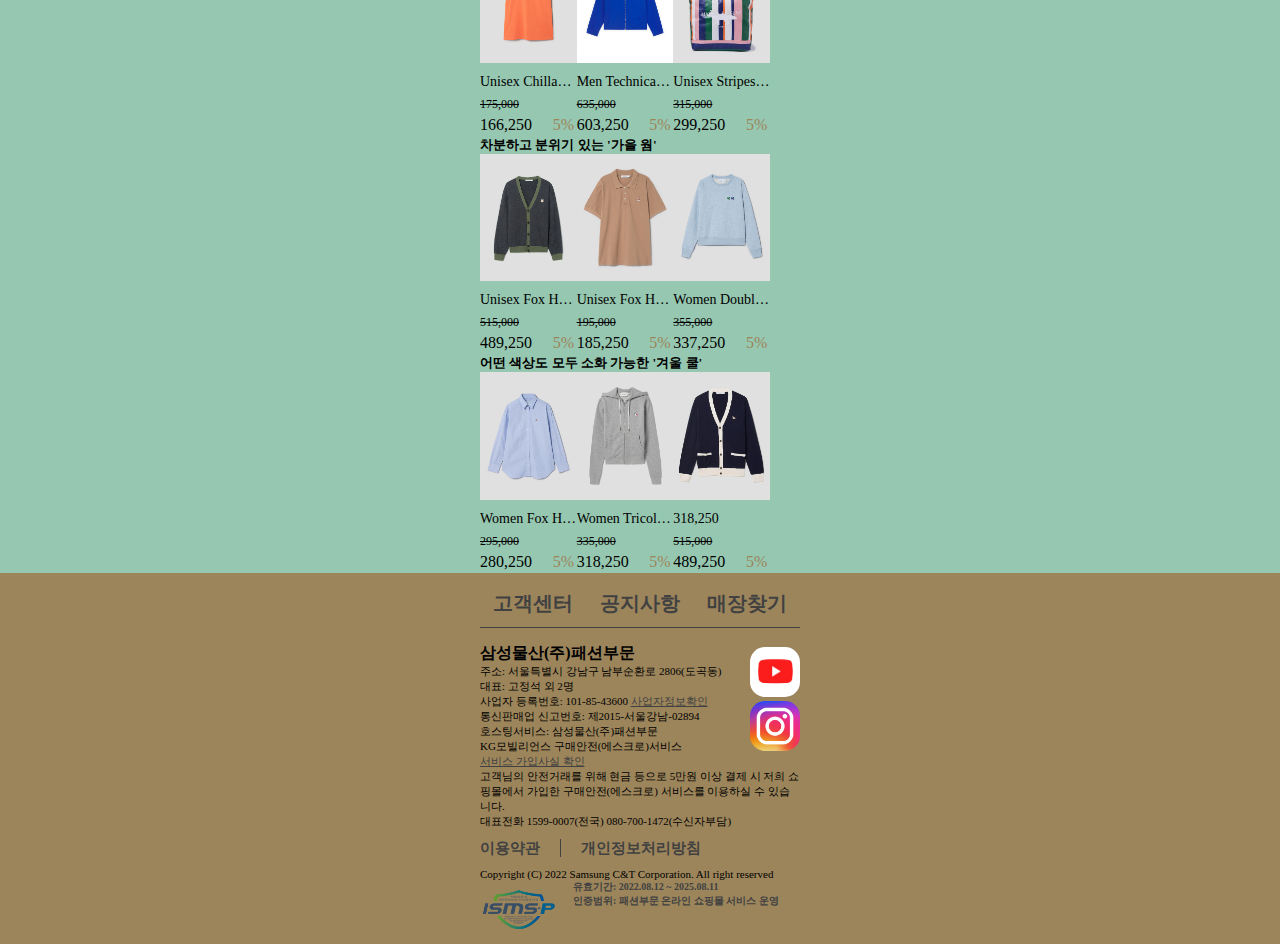
==== commit 007d3d97: "Add files via upload" ====
--- a/index.html
+++ b/index.html
@@ -1,411 +1,411 @@
-<!DOCTYPE html>
-<html lang="ko">
-
-<head>
-  <meta charset="UTF-8" />
-  <meta http-equiv="X-UA-Compatible" content="IE=edge" />
-  <meta name="viewport"
-    content="width=device-width, initial-scale=1.0, maximum-scale=1.5, minimum-scale=1.0, user-scalable=no" />
-  <link rel="stylesheet" href="./css/main.css" />
-  <title>MAISON KITSUNE</title>
-  <link rel="stylesheet" href="https://cdnjs.cloudflare.com/ajax/libs/font-awesome/5.9.0/css/all.min.css" />
-</head>
-
-<body>
-  <header class="header_ex">
-    <div class="wrap">
-      <div class="header">
-        <div class="logo">
-          <a href="#"><img src="./images/logo1.jpg" alt="logo" /></a>
-        </div>
-        <!--logo-->
-        <div class="lnb">
-          <input type="checkbox" id="ham_btn" checked />
-          <label for="ham_btn" class="ham_btn">
-            <img src="./images/ham.jpg" alt="ham" />
-          </label>
-          <div class="lnb_menu">
-            <div class="lnb_menu_top">
-              <div class="cart">
-                <a href="#"><i class="fas fa-shopping-cart"></i></a>
-              </div>
-              <!--cart-->
-              <div class="search">
-                <input type="search" />
-                <a href="#">
-                  <i class="fas fa-search"></i>
-                </a>
-              </div>
-              <!--search-->
-            </div>
-            <!--lnb_menu_top-->
-            <ul>
-              <li class="lnb_menu_new">
-                <img src="./images/new_fox.png" alt="new_fox" /><a href="#">NEW</a>
-              </li>
-              <li><a href="#">TOP</a></li>
-              <li><a href="#">BOTTOM</a></li>
-              <li class="lnb_menu_accessories">
-                <a href="#">ACCESSORIES</a><img src="./images/acc_fox.png" alt="acc_fox" />
-              </li>
-              <li class="lnb_menu_sale">
-                <img src="./images/sale_fox.png" alt="sale_fox" /><a href="#">SALE</a>
-              </li>
-              <li class="lnb_menu_personal">
-                <a href="#">PERSONAL COLOER</a>
-              </li>
-              <li><a href="#">LOOK BOOK</a></li>
-            </ul>
-          </div>
-          <!--lnb_menu-->
-        </div>
-        <!--lnb-->
-      </div>
-      <!--header-->
-    </div>
-    <!--wrap-->
-  </header>
-  <!--header_ex-->
-  <div class="visual_main">
-    <div class="visual_main_left"></div>
-    <div class="visual_main_right"></div>
-  </div>
-  <!--visual_main-->
-
-  <div class="wrap">
-    <div class="new category">
-      <h1>NEW</h1>
-      <div>
-        <img src="./images/new1.jpg" alt="new1" />
-        <p class="product_name">
-          Unisex Mk X And Wander Backpack - Light Green
-        </p>
-        <p class="line">465,000</p>
-        <p class="price">441,750</p>
-        <p class="rate">5%</p>
-      </div>
-      <div>
-        <img src="./images/new2.jpg" alt="new2" />
-        <p class="product_name">
-          Unisex Fox Head Patch Classic Polo - Beige
-        </p>
-        <p class="line">195,000</p>
-        <p class="price">185,250</p>
-        <p class="rate">5%</p>
-      </div>
-      <div class="category_last">
-        <img src="./images/new3.jpg" alt="new3" />
-        <p class="product_name">
-          Unisex Stripes N/S Tote - Multico Stripes
-        </p>
-        <p class="line">315,000</p>
-        <p class="price">299,250</p>
-        <p class="rate">5%</p>
-      </div>
-      <div class="category_image">
-        <img src="./images/new_fox.png" alt="new_fox" />
-      </div>
-    </div>
-    <!--new-->
-    <div class="accessories category">
-      <h1>ACCESSORIES</h1>
-      <div>
-        <img src="./images/acc1.jpg" alt="acc1" />
-        <p class="product_name">
-          Unisex Cafe Kitsune Coffee Tumbler - White
-        </p>
-        <p class="line">55,000</p>
-        <p class="price">52,250</p>
-        <p class="rate">5%</p>
-      </div>
-      <div>
-        <img src="./images/acc2.jpg" alt="acc2" />
-        <p class="product_name">
-          Unisex Chillax Card Holder - Grass Green
-        </p>
-        <p class="line">225,000</p>
-        <p class="price">213,750</p>
-        <p class="rate">5%</p>
-      </div>
-      <div class="category_last">
-        <img src="./images/acc3.jpg" alt="acc3" />
-        <p class="product_name">
-          Unisex Dressed Fox Keyring - Navy
-        </p>
-        <p class="line">125,000</p>
-        <p class="price">118,750</p>
-        <p class="rate">5%</p>
-      </div>
-      <div class="category_image">
-        <img src="./images/acc_fox.png" alt="acc_fox" />
-      </div>
-    </div>
-    <!--accessories-->
-    <div class="sale category">
-      <h1>SALE</h1>
-      <div>
-        <img src="./images/sale1.jpg" alt="sale1" />
-        <p class="product_name">
-          Unisex Fox Head Tote Bag - Ecru
-        </p>
-        <p class="line">95,000</p>
-        <p class="price">66,500</p>
-        <p class="rate">30%</p>
-      </div>
-      <div>
-        <img src="./images/sale2.jpg" alt="sale2" />
-        <p class="product_name">
-          Women All-Over Fox Head Laced Sneakers - White
-        </p>
-        <p class="line">335,000</p>
-        <p class="price">234,500</p>
-        <p class="rate">30%</p>
-      </div>
-      <div class="category_last">
-        <img src="./images/sale3.jpg" alt="sale3" />
-        <p class="product_name">
-          Women Boxy Shirt - Blue Green Stripes
-        </p>
-        <p class="line">535,000</p>
-        <p class="price">374,500</p>
-        <p class="rate">30%</p>
-      </div>
-      <div class="category_image">
-        <img src="./images/sale_fox.png" alt="sale_fox" />
-      </div>
-    </div>
-    <!--sale-->
-  </div>
-  <!--wrap-->
-  <div class="personal_color_ex">
-    <div class="wrap">
-      <div class="personal_color">
-        <div class="personal_color_image_mibile">
-          <img src="./images/spring.png" alt="spring" /><img src="./images/summer.png" alt="summer" /><img
-            src="./images/autumn.png" alt="autumn" /><img src="./images/winter.png" alt="winter" />
-        </div>
-        <div class="spring category">
-          <h5>밝고 생기발랄한 봄을 닮은 '봄 웜'</h5>
-          <div>
-            <img src="./images/spring1.jpg" alt="spring1" />
-            <p class="product_name">
-              Women Fox Head Patch Adjusted Sweatshirt - Soft Yellow
-            </p>
-            <p class="line">315,000</p>
-            <p class="price">299,250</p>
-            <p class="rate brown">5%</p>
-          </div>
-          <div>
-            <img src="./images/spring2.jpg" alt="spring2" />
-            <p class="product_name">
-              Unisex Grey Fox Head Patch Classic Hoodie - Dusty Rose
-            </p>
-            <p class="line">355,000</p>
-            <p class="price">337,250</p>
-            <p class="rate brown">5%</p>
-          </div>
-          <div class="category_last">
-            <img src="./images/spring3.jpg" alt="spring3" />
-            <p class="product_name">
-              Unisex Mk X And Wander Hiking Set Up Hoodie - Blue Green Color Block
-            </p>
-            <p class="line">855,000</p>
-            <p class="price">812,250</p>
-            <p class="rate brown">5%</p>
-          </div>
-        </div>
-        <!--spring-->
-        <div class="spring category">
-          <h5>시원하면서도 우아한 '여름 쿨'</h5>
-          <div>
-            <img src="./images/summer1.jpg" alt="summer1" />
-            <p class="product_name">
-              Unisex Chillax Fox Patch Classic Tee-Shirt - Neon Orange
-            </p>
-            <p class="line">175,000</p>
-            <p class="price">166,250</p>
-            <p class="rate brown">5%</p>
-          </div>
-          <div>
-            <img src="./images/summer2.jpg" alt="summer2" />
-            <p class="product_name">
-              Men Technical Zipped Overshirt - Deep Blue
-            </p>
-            <p class="line">635,000</p>
-            <p class="price">603,250</p>
-            <p class="rate brown">5%</p>
-          </div>
-          <div class="category_last">
-            <img src="./images/summer3.jpg" alt="summer3" />
-            <p class="product_name">
-              Unisex Stripes N/S Tote - Multico Stripes
-            </p>
-            <p class="line">315,000</p>
-            <p class="price">299,250</p>
-            <p class="rate brown">5%</p>
-          </div>
-        </div>
-        <!--summer-->
-        <div class="spring category">
-          <h5>차분하고 분위기 있는 '가을 웜'</h5>
-          <div>
-            <img src="./images/autumn1.jpg" alt="autumn1" />
-            <p class="product_name">
-              Unisex Fox Head Patch Bi Color Cardigan - Anthracite Melange
-            </p>
-            <p class="line">515,000</p>
-            <p class="price">489,250</p>
-            <p class="rate brown">5%</p>
-          </div>
-          <div>
-            <img src="./images/autumn2.jpg" alt="autumn2" />
-            <p class="product_name">
-              Unisex Fox Head Patch Classic Polo - Beige
-            </p>
-            <p class="line">195,000</p>
-            <p class="price">185,250</p>
-            <p class="rate brown">5%</p>
-          </div>
-          <div class="category_last">
-            <img src="./images/autumn3.jpg" alt="autumn3" />
-            <p class="product_name">
-              Women Double Monochrome Fox Head Adjusted Sweatshirt - Blue Haze Melange
-            </p>
-            <p class="line">355,000</p>
-            <p class="price">337,250</p>
-            <p class="rate brown">5%</p>
-          </div>
-        </div>
-        <!--autumn-->
-        <div class="spring category">
-          <h5>어떤 색상도 모두 소화 가능한 '겨울 쿨'</h5>
-          <div>
-            <img src="./images/winter1.jpg" alt="winter1" />
-            <p class="product_name">
-              Women Fox Head Embroidery Classic Shirt - Light Blue
-            </p>
-            <p class="line">295,000</p>
-            <p class="price">280,250</p>
-            <p class="rate brown">5%</p>
-          </div>
-          <div>
-            <img src="./images/winter2.jpg" alt="winter2" />
-            <p class="product_name">
-              Women Tricolor Fox Patch Zip Hoodie - Grey Melange
-            </p>
-            <p class="line">335,000</p>
-            <p class="price">318,250</p>
-            <p class="rate brown">5%</p>
-          </div>
-          <div class="category_last">
-            <img src="./images/winter3.jpg" alt="winter3" />
-            <p class="product_name">
-              318,250
-            </p>
-            <p class="line">515,000</p>
-            <p class="price">489,250</p>
-            <p class="rate brown">5%</p>
-          </div>
-        </div>
-        <!--winter-->
-      </div>
-      <!--personal_color-->
-    </div>
-    <!--wrap-->
-  </div>
-  <!--personal_color_ex-->
-  <footer class="footer_ex">
-    <div class="wrap">
-      <div class="footer">
-        <div class="footer_top">
-          <div class="footer_top_left">
-            <ul>
-              <li><a href="#">회사소개</a></li>
-              <li><a href="#">이용약관</a></li>
-              <li><a href="#"><b>개인정보처리방침</b> </a></li>
-              <li><a href="#">이메일무단수집거부</a></li>
-
-            </ul>
-          </div>
-          <!--footer_top_left-->
-          <div class="footer_top_middle">
-            <ul>
-              <li><a href="#">단체주문</a></li>
-              <li><a href="#">제휴문의</a></li>
-              <li><a href="#">입점신청</a></li>
-              <li><a href="#">멤버십안내</a></li>
-              <li><a href="#">8Seconds</a></li>
-            </ul>
-          </div>
-          <!--footer_top_middle-->
-          <div class="footer_top_right">
-            <ul>
-              <li><a href="#">고객센터</a></li>
-              <!-- <li><p></p></li> -->
-              <li><a href="#">공지사항</a></li>
-              <!-- <li><p></p></li> -->
-              <li><a href="#">매장찾기</a></li>
-            </ul>
-          </div>
-          <!--footer_top_right-->
-
-        </div>
-        <!--footer_top-->
-        <div class="footer_middle">
-          <div class="footer_middle_infomation">
-            <b>삼성물산(주)패션부문</b>
-            <p>주소: 서울특별시 강남구 남부순환로 2806(도곡동) <br /> 대표: 고정석 외 2명 <br /> 사업자 등록번호: 101-85-43600 <a
-                href="https://www.ftc.go.kr/bizCommPop.do?wrkr_no=1018543600">사업자정보확인</a> <br />
-              통신판매업 신고번호: 제2015-서울강남-02894 <br /> 호스팅서비스: 삼성물산(주)패션부문<br />
-              KG모빌리언스 구매안전(에스크로)서비스 <br />
-              <a href="https://www.mobilians.co.kr/">서비스 가입사실 확인</a><br />
-              고객님의 안전거래를 위해 현금 등으로 5만원 이상 결제 시 저희 쇼핑몰에서 가입한 구매안전(에스크로) 서비스를 이용하실 수 있습니다. <br />
-              대표전화 1599-0007(전국) 080-700-1472(수신자부담)
-            </p>
-            <div class="terms">
-              <ul>
-                <li><a href="#">이용약관</a></li>
-                <li><p></p></li>
-                <li><a href="#">개인정보처리방침</a></li>
-              </ul>
-            </div>
-            <p>
-              Copyright (C) 2022 Samsung C&T Corporation. All right reserved
-            </p>
-          </div>
-          <!--footer_middle_information-->
-          <div class="footer_middle_sns">
-            <div>
-              <a href="https://www.youtube.com/c/ssfshoptv"><img src="./images/you.jpg" alt="you"></a>
-            </div>
-            <div><a href="https://www.instagram.com/ssf_shop_official/"><img src="./images/insta.png" alt="insta"></a>
-            </div>
-          </div>
-          <!--footer_middle_sns-->
-        </div>
-        <!--footer_middle-->
-        <div class="footer_bottom">
-          <div class="footer_bottom_left"> <a
-              href="https://isms.kisa.or.kr/main/ispims/issue/?certificationMode=list&searchCondition=2&searchKeyword=%EC%82%BC%EC%84%B1%EB%AC%BC%EC%82%B0"><img
-                src="./images/ISMS-P.png" alt="ISMS-P"></a></div>
-          <!--footer_bottom_left-->
-          <div class="footer_bottom_right">
-            <a
-              href="https://isms.kisa.or.kr/main/ispims/issue/?certificationMode=list&searchCondition=2&searchKeyword=%EC%82%BC%EC%84%B1%EB%AC%BC%EC%82%B0">
-              <p>유효기간: 2022.08.12 ~ 2025.08.11</p>
-              <p>인증범위: 패션부문 온라인 쇼핑몰 서비스 운영 <span>(SSFSHOP, 토리버치)</span></p>
-            </a>
-          </div>
-          <!--footer_bottom_right-->
-
-        </div>
-        <!--footer_bottom-->
-      </div>
-      <!--footer-->
-    </div>
-    <!--wrap-->
-  </footer>
-  <!--footer_ex-->
-</body>
-
+<!DOCTYPE html>
+<html lang="ko">
+
+<head>
+  <meta charset="UTF-8" />
+  <meta http-equiv="X-UA-Compatible" content="IE=edge" />
+  <meta name="viewport"
+    content="width=device-width, initial-scale=1.0, maximum-scale=1.5, minimum-scale=1.0, user-scalable=no" />
+  <link rel="stylesheet" href="./css/main.css" />
+  <title>MAISON KITSUNE</title>
+  <link rel="stylesheet" href="https://cdnjs.cloudflare.com/ajax/libs/font-awesome/5.9.0/css/all.min.css" />
+</head>
+
+<body>
+  <header class="header_ex">
+    <div class="wrap">
+      <div class="header">
+        <div class="logo">
+          <a href="#"><img src="./images/logo1.jpg" alt="logo" /></a>
+        </div>
+        <!--logo-->
+        <div class="lnb">
+          <input type="checkbox" id="ham_btn" checked />
+          <label for="ham_btn" class="ham_btn">
+            <img src="./images/ham.jpg" alt="ham" />
+          </label>
+          <div class="lnb_menu">
+            <div class="lnb_menu_top">
+              <div class="cart">
+                <a href="#"><i class="fas fa-shopping-cart"></i></a>
+              </div>
+              <!--cart-->
+              <div class="search">
+                <input type="search" />
+                <a href="#">
+                  <i class="fas fa-search"></i>
+                </a>
+              </div>
+              <!--search-->
+            </div>
+            <!--lnb_menu_top-->
+            <ul>
+              <li class="lnb_menu_new">
+                <img src="./images/new_fox.png" alt="new_fox" /><a href="#">NEW</a>
+              </li>
+              <li><a href="#">TOP</a></li>
+              <li><a href="#">BOTTOM</a></li>
+              <li class="lnb_menu_accessories">
+                <a href="#">ACCESSORIES</a><img src="./images/acc_fox.png" alt="acc_fox" />
+              </li>
+              <li class="lnb_menu_sale">
+                <img src="./images/sale_fox.png" alt="sale_fox" /><a href="#">SALE</a>
+              </li>
+              <li class="lnb_menu_personal">
+                <a href="#">PERSONAL COLOER</a>
+              </li>
+              <li><a href="#">LOOK BOOK</a></li>
+            </ul>
+          </div>
+          <!--lnb_menu-->
+        </div>
+        <!--lnb-->
+      </div>
+      <!--header-->
+    </div>
+    <!--wrap-->
+  </header>
+  <!--header_ex-->
+  <div class="visual_main">
+    <div class="visual_main_left"></div>
+    <div class="visual_main_right"></div>
+  </div>
+  <!--visual_main-->
+
+  <div class="wrap">
+    <div class="new category">
+      <h1>NEW</h1>
+      <div>
+        <img src="./images/new1.jpg" alt="new1" />
+        <p class="product_name">
+          Unisex Mk X And Wander Backpack - Light Green
+        </p>
+        <p class="line">465,000</p>
+        <p class="price">441,750</p>
+        <p class="rate">5%</p>
+      </div>
+      <div>
+        <img src="./images/new2.jpg" alt="new2" />
+        <p class="product_name">
+          Unisex Fox Head Patch Classic Polo - Beige
+        </p>
+        <p class="line">195,000</p>
+        <p class="price">185,250</p>
+        <p class="rate">5%</p>
+      </div>
+      <div class="category_last">
+        <img src="./images/new3.jpg" alt="new3" />
+        <p class="product_name">
+          Unisex Stripes N/S Tote - Multico Stripes
+        </p>
+        <p class="line">315,000</p>
+        <p class="price">299,250</p>
+        <p class="rate">5%</p>
+      </div>
+      <div class="category_image">
+        <img src="./images/new_fox.png" alt="new_fox" />
+      </div>
+    </div>
+    <!--new-->
+    <div class="accessories category">
+      <h1>ACCESSORIES</h1>
+      <div>
+        <img src="./images/acc1.jpg" alt="acc1" />
+        <p class="product_name">
+          Unisex Cafe Kitsune Coffee Tumbler - White
+        </p>
+        <p class="line">55,000</p>
+        <p class="price">52,250</p>
+        <p class="rate">5%</p>
+      </div>
+      <div>
+        <img src="./images/acc2.jpg" alt="acc2" />
+        <p class="product_name">
+          Unisex Chillax Card Holder - Grass Green
+        </p>
+        <p class="line">225,000</p>
+        <p class="price">213,750</p>
+        <p class="rate">5%</p>
+      </div>
+      <div class="category_last">
+        <img src="./images/acc3.jpg" alt="acc3" />
+        <p class="product_name">
+          Unisex Dressed Fox Keyring - Navy
+        </p>
+        <p class="line">125,000</p>
+        <p class="price">118,750</p>
+        <p class="rate">5%</p>
+      </div>
+      <div class="category_image">
+        <img src="./images/acc_fox.png" alt="acc_fox" />
+      </div>
+    </div>
+    <!--accessories-->
+    <div class="sale category">
+      <h1>SALE</h1>
+      <div>
+        <img src="./images/sale1.jpg" alt="sale1" />
+        <p class="product_name">
+          Unisex Fox Head Tote Bag - Ecru
+        </p>
+        <p class="line">95,000</p>
+        <p class="price">66,500</p>
+        <p class="rate">30%</p>
+      </div>
+      <div>
+        <img src="./images/sale2.jpg" alt="sale2" />
+        <p class="product_name">
+          Women All-Over Fox Head Laced Sneakers - White
+        </p>
+        <p class="line">335,000</p>
+        <p class="price">234,500</p>
+        <p class="rate">30%</p>
+      </div>
+      <div class="category_last">
+        <img src="./images/sale3.jpg" alt="sale3" />
+        <p class="product_name">
+          Women Boxy Shirt - Blue Green Stripes
+        </p>
+        <p class="line">535,000</p>
+        <p class="price">374,500</p>
+        <p class="rate">30%</p>
+      </div>
+      <div class="category_image">
+        <img src="./images/sale_fox.png" alt="sale_fox" />
+      </div>
+    </div>
+    <!--sale-->
+  </div>
+  <!--wrap-->
+  <div class="personal_color_ex">
+    <div class="wrap">
+      <div class="personal_color">
+        <div class="personal_color_image_mibile">
+          <img src="./images/spring.png" alt="spring" /><img src="./images/summer.png" alt="summer" /><img
+            src="./images/autumn.png" alt="autumn" /><img src="./images/winter.png" alt="winter" />
+        </div>
+        <div class="spring category">
+          <h5>밝고 생기발랄한 봄을 닮은 '봄 웜'</h5>
+          <div>
+            <img src="./images/spring1.jpg" alt="spring1" />
+            <p class="product_name">
+              Women Fox Head Patch Adjusted Sweatshirt - Soft Yellow
+            </p>
+            <p class="line">315,000</p>
+            <p class="price">299,250</p>
+            <p class="rate brown">5%</p>
+          </div>
+          <div>
+            <img src="./images/spring2.jpg" alt="spring2" />
+            <p class="product_name">
+              Unisex Grey Fox Head Patch Classic Hoodie - Dusty Rose
+            </p>
+            <p class="line">355,000</p>
+            <p class="price">337,250</p>
+            <p class="rate brown">5%</p>
+          </div>
+          <div class="category_last">
+            <img src="./images/spring3.jpg" alt="spring3" />
+            <p class="product_name">
+              Unisex Mk X And Wander Hiking Set Up Hoodie - Blue Green Color Block
+            </p>
+            <p class="line">855,000</p>
+            <p class="price">812,250</p>
+            <p class="rate brown">5%</p>
+          </div>
+        </div>
+        <!--spring-->
+        <div class="spring category">
+          <h5>시원하면서도 우아한 '여름 쿨'</h5>
+          <div>
+            <img src="./images/summer1.jpg" alt="summer1" />
+            <p class="product_name">
+              Unisex Chillax Fox Patch Classic Tee-Shirt - Neon Orange
+            </p>
+            <p class="line">175,000</p>
+            <p class="price">166,250</p>
+            <p class="rate brown">5%</p>
+          </div>
+          <div>
+            <img src="./images/summer2.jpg" alt="summer2" />
+            <p class="product_name">
+              Men Technical Zipped Overshirt - Deep Blue
+            </p>
+            <p class="line">635,000</p>
+            <p class="price">603,250</p>
+            <p class="rate brown">5%</p>
+          </div>
+          <div class="category_last">
+            <img src="./images/summer3.jpg" alt="summer3" />
+            <p class="product_name">
+              Unisex Stripes N/S Tote - Multico Stripes
+            </p>
+            <p class="line">315,000</p>
+            <p class="price">299,250</p>
+            <p class="rate brown">5%</p>
+          </div>
+        </div>
+        <!--summer-->
+        <div class="spring category">
+          <h5>차분하고 분위기 있는 '가을 웜'</h5>
+          <div>
+            <img src="./images/autumn1.jpg" alt="autumn1" />
+            <p class="product_name">
+              Unisex Fox Head Patch Bi Color Cardigan - Anthracite Melange
+            </p>
+            <p class="line">515,000</p>
+            <p class="price">489,250</p>
+            <p class="rate brown">5%</p>
+          </div>
+          <div>
+            <img src="./images/autumn2.jpg" alt="autumn2" />
+            <p class="product_name">
+              Unisex Fox Head Patch Classic Polo - Beige
+            </p>
+            <p class="line">195,000</p>
+            <p class="price">185,250</p>
+            <p class="rate brown">5%</p>
+          </div>
+          <div class="category_last">
+            <img src="./images/autumn3.jpg" alt="autumn3" />
+            <p class="product_name">
+              Women Double Monochrome Fox Head Adjusted Sweatshirt - Blue Haze Melange
+            </p>
+            <p class="line">355,000</p>
+            <p class="price">337,250</p>
+            <p class="rate brown">5%</p>
+          </div>
+        </div>
+        <!--autumn-->
+        <div class="spring category">
+          <h5>어떤 색상도 모두 소화 가능한 '겨울 쿨'</h5>
+          <div>
+            <img src="./images/winter1.jpg" alt="winter1" />
+            <p class="product_name">
+              Women Fox Head Embroidery Classic Shirt - Light Blue
+            </p>
+            <p class="line">295,000</p>
+            <p class="price">280,250</p>
+            <p class="rate brown">5%</p>
+          </div>
+          <div>
+            <img src="./images/winter2.jpg" alt="winter2" />
+            <p class="product_name">
+              Women Tricolor Fox Patch Zip Hoodie - Grey Melange
+            </p>
+            <p class="line">335,000</p>
+            <p class="price">318,250</p>
+            <p class="rate brown">5%</p>
+          </div>
+          <div class="category_last">
+            <img src="./images/winter3.jpg" alt="winter3" />
+            <p class="product_name">
+              318,250
+            </p>
+            <p class="line">515,000</p>
+            <p class="price">489,250</p>
+            <p class="rate brown">5%</p>
+          </div>
+        </div>
+        <!--winter-->
+      </div>
+      <!--personal_color-->
+    </div>
+    <!--wrap-->
+  </div>
+  <!--personal_color_ex-->
+  <footer class="footer_ex">
+    <div class="wrap">
+      <div class="footer">
+        <div class="footer_top">
+          <div class="footer_top_left">
+            <ul>
+              <li><a href="#">회사소개</a></li>
+              <li><a href="#">이용약관</a></li>
+              <li><a href="#"><b>개인정보처리방침</b> </a></li>
+              <li><a href="#">이메일무단수집거부</a></li>
+
+            </ul>
+          </div>
+          <!--footer_top_left-->
+          <div class="footer_top_middle">
+            <ul>
+              <li><a href="#">단체주문</a></li>
+              <li><a href="#">제휴문의</a></li>
+              <li><a href="#">입점신청</a></li>
+              <li><a href="#">멤버십안내</a></li>
+              <li><a href="#">8Seconds</a></li>
+            </ul>
+          </div>
+          <!--footer_top_middle-->
+          <div class="footer_top_right">
+            <ul>
+              <li><a href="#">고객센터</a></li>
+              <!-- <li><p></p></li> -->
+              <li><a href="#">공지사항</a></li>
+              <!-- <li><p></p></li> -->
+              <li><a href="#">매장찾기</a></li>
+            </ul>
+          </div>
+          <!--footer_top_right-->
+
+        </div>
+        <!--footer_top-->
+        <div class="footer_middle">
+          <div class="footer_middle_infomation">
+            <b>삼성물산(주)패션부문</b>
+            <p>주소: 서울특별시 강남구 남부순환로 2806(도곡동) <br /> 대표: 고정석 외 2명 <br /> 사업자 등록번호: 101-85-43600 <a
+                href="https://www.ftc.go.kr/bizCommPop.do?wrkr_no=1018543600">사업자정보확인</a> <br />
+              통신판매업 신고번호: 제2015-서울강남-02894 <br /> 호스팅서비스: 삼성물산(주)패션부문<br />
+              KG모빌리언스 구매안전(에스크로)서비스 <br />
+              <a href="https://www.mobilians.co.kr/">서비스 가입사실 확인</a><br />
+              고객님의 안전거래를 위해 현금 등으로 5만원 이상 결제 시 저희 쇼핑몰에서 가입한 구매안전(에스크로) 서비스를 이용하실 수 있습니다. <br />
+              대표전화 1599-0007(전국) 080-700-1472(수신자부담)
+            </p>
+            <div class="terms">
+              <ul>
+                <li><a href="#">이용약관</a></li>
+                <li><p></p></li>
+                <li><a href="#">개인정보처리방침</a></li>
+              </ul>
+            </div>
+            <p>
+              Copyright (C) 2022 Samsung C&T Corporation. All right reserved
+            </p>
+          </div>
+          <!--footer_middle_information-->
+          <div class="footer_middle_sns">
+            <div>
+              <a href="https://www.youtube.com/c/ssfshoptv"><img src="./images/you.jpg" alt="you"></a>
+            </div>
+            <div><a href="https://www.instagram.com/ssf_shop_official/"><img src="./images/insta.png" alt="insta"></a>
+            </div>
+          </div>
+          <!--footer_middle_sns-->
+        </div>
+        <!--footer_middle-->
+        <div class="footer_bottom">
+          <div class="footer_bottom_left"> <a
+              href="https://isms.kisa.or.kr/main/ispims/issue/?certificationMode=list&searchCondition=2&searchKeyword=%EC%82%BC%EC%84%B1%EB%AC%BC%EC%82%B0"><img
+                src="./images/ISMS-P.png" alt="ISMS-P"></a></div>
+          <!--footer_bottom_left-->
+          <div class="footer_bottom_right">
+            <a
+              href="https://isms.kisa.or.kr/main/ispims/issue/?certificationMode=list&searchCondition=2&searchKeyword=%EC%82%BC%EC%84%B1%EB%AC%BC%EC%82%B0">
+              <p>유효기간: 2022.08.12 ~ 2025.08.11</p>
+              <p>인증범위: 패션부문 온라인 쇼핑몰 서비스 운영 <span>(SSFSHOP, 토리버치)</span></p>
+            </a>
+          </div>
+          <!--footer_bottom_right-->
+
+        </div>
+        <!--footer_bottom-->
+      </div>
+      <!--footer-->
+    </div>
+    <!--wrap-->
+  </footer>
+  <!--footer_ex-->
+</body>
+
 </html>--- a/css/main.css
+++ b/css/main.css
@@ -1,473 +1,491 @@
-@import url("https://fonts.googleapis.com/css2?family=Dokdo&display=swap");
-
-/* font-family: 'Dokdo', cursive; */
-* {
-  margin: 0;
-  padding: 0;
-}
-
-li {
-  list-style: none;
-}
-
-a {
-  text-decoration: none;
-  color: black;
-}
-
-.wrap {
-  width: 320px;
-  margin: 0 auto;
-}
-
-/* header */
-.header_ex {
-  width: 100%;
-}
-
-.header {
-  height: 50px;
-}
-
-.header .logo {
-  position: relative;
-  text-align: center;
-  line-height: 50px;
-}
-
-.header .ham_btn {
-  position: absolute;
-  right: 0;
-  top: 0;
-}
-
-.header .ham_btn img {
-  height: 50px;
-  width: 50px;
-}
-
-.lnb .lnb_menu {
-  width: 100%;
-  text-align: center;
-}
-
-#ham_btn {
-  display: none;
-}
-
-#ham_btn:checked~.lnb_menu {
-  display: none;
-}
-
-#ham_btn~.lnb_menu {
-  display: block;
-}
-
-.lnb_menu_top {
-  width: 100%;
-  height: 40px;
-  /* overflow: hidden; */
-  border-bottom: 1px solid #eeeeee;
-}
-
-.lnb_menu_top .cart {
-  width: 50px;
-  float: left;
-}
-
-.lnb_menu_top .cart a i {}
-
-.lnb_menu_top .search {
-  width: calc(100%-50px);
-  line-height: 50px;
-  float: left;
-}
-
-.lnb .lnb_menu ul {
-}
-
-.lnb .lnb_menu ul li {}
-
-.lnb .lnb_menu ul .lnb_menu_new {
-  /* line-height: 50px; */
-}
-
-.lnb .lnb_menu ul .lnb_menu_new img {
-  width: 40px;
-}
-
-.lnb .lnb_menu ul .lnb_menu_accessories img {
-  width: 50px;
-}
-
-.lnb .lnb_menu ul .lnb_menu_sale {
-  border-bottom: none;
-}
-
-.lnb .lnb_menu ul .lnb_menu_sale img {
-  width: 50px;
-}
-
-.lnb .lnb_menu ul li {
-  height: 50px;
-  line-height: 50px;
-  box-sizing: border-box;
-  border-bottom: 1px solid #eeeeee;
-}
-
-.lnb_menu_personal {
-  background-color: rgb(150, 199, 176);
-  border-bottom: none;
-}
-
-.lnb .lnb_menu ul li a {
-  font-family: "Dokdo", cursive;
-  font-size: 30px;
-}
-
-/* visual_main */
-
-.visual_main {
-  width: 100%;
-  overflow: hidden;
-}
-
-.visual_main .visual_main_left {
-  width: 50%;
-  height: 200px;
-  float: left;
-  animation: slide_left 10s both infinite;
-}
-
-.visual_main .visual_main_right {
-  width: 50%;
-  float: left;
-  height: 200px;
-  animation: slide_right 10s both infinite;
-}
-
-@keyframes slide_left {
-  0% {
-    background: url(../images/visual_main_01.jpg)no-repeat;
-    box-sizing: border-box;
-  }
-
-  25% {
-    background: url(../images/visual_main_02.jpg)no-repeat;
-  }
-
-  50% {
-    background: url(../images/visual_main_03.jpg)no-repeat;
-  }
-
-  75% {
-    background: url(../images/visual_main_04.jpg)no-repeat;
-  }
-
-  100% {
-    background: url(../images/visual_main_01.jpg)no-repeat;
-  }
-}
-
-@keyframes slide_right {
-  0% {
-    background: url(../images/visual_main_02.jpg)no-repeat;
-  }
-
-  25% {
-    background: url(../images/visual_main_03.jpg)no-repea;
-  }
-
-  50% {
-    background: url(../images/visual_main_04.jpg)no-repeat;
-  }
-
-  75% {
-    background: url(../images/visual_main_05.jpg)no-repeat;
-  }
-
-  100% {
-    background: url(../images/visual_main_02.jpg)no-repeat;
-  }
-}
-
-/* new */
-.category {
-  width: 100%;
-  margin: 0 auto;
-  overflow: hidden;
-}
-
-.category h1 {
-  font-family: "Dokdo", cursive;
-  text-align: center;
-  margin: 20px 0;
-}
-
-.category>div {
-  float: left;
-  width: calc((100%-30px) / 3);
-}
-
-.category>div:nth-child(1),
-.category>div:nth-child(2) {
-  /* margin-right: 15px; */
-}
-
-.category>div:nth-child(3) {
-  margin-right: 0px;
-}
-
-.category div img {
-  width: 100%;
-}
-
-.category div p {
-  margin: 2px 0;
-}
-
-.category div p.product_name {
-  font-size: 14px;
-  width: 100%;
-  padding: 5px 0;
-  overflow: hidden;
-  text-overflow: ellipsis;
-  white-space: nowrap;
-}
-
-.category div p.line {
-  text-decoration-line: line-through;
-  font-size: 12px;
-}
-
-.category div p.price {
-  width: 50px;
-  float: left;
-}
-
-.category div p.rate {
-  width: 24px;
-  float: right;
-  color: rgb(150, 199, 176);
-}
-
-.sale>div p.rate {
-  width: 30px;
-  float: right;
-  color: rgb(150, 199, 176);
-}
-
-.category div p.rate.brown {
-  width: 24px;
-  float: right;
-  color: rgb(156, 133, 91);
-}
-
-.category_image {
-  display: block;
-  width: 105px;
-  /* text-align: center; */
-  margin-top: 20px;
-}
-
-.category_image img {
-  /* width: 100%; */
-}
-
-/* personal_color */
-
-.personal_color_ex {
-  background-color: rgb(150, 199, 176);
-  width: 100%;
-}
-
-.personal_color {}
-
-.personal_color .personal_color_image_mibile {}
-
-.personal_color .personal_color_image_mibile img {
-  width: calc((100%-45px) / 4);
-  /* margin-right: 15px; */
-}
-
-/* .personal_color .personal_color_image_mibile img:last-child {
-    margin-right: 0;
-  } */
-
-.personal_color .spring {}
-
-.personal_color .summer {}
-
-.personal_color .autumn {}
-
-.personal_color .winter {}
-
-
-/* footer */
-.footer_ex {
-  background-color: rgb(156, 133, 91);
-  overflow: hidden;
-}
-
-.footer {}
-
-.footer .footer_top {}
-
-.footer .footer_top .footer_top_left {
-  display: none;
-}
-
-.footer .footer_top .footer_top_middle {
-  display: none;
-}
-
-
-.footer .footer_top ul {}
-
-.footer .footer_top .footer_top_right ul li {
-  display: block;
-  width: calc(100%/3);
-  height: 50px;
-  line-height: 50px;
-  float: left;
-  text-align: center;
-  box-sizing: border-box;
-  border-bottom: 1px solid rgb(65, 65, 65);
-  padding-bottom: 10px;
-  margin-top: 5px;
-  /* border-right: #eeeeee; */
-  margin-bottom: 15px;
-  font-weight: bold;
-}
-
-.footer .footer_top ul li a {
-  display: block;
-  color: rgb(65, 65, 65);
-  font-size: 20px;
-}
-
-.footer .footer_middle {
-  position: relative;
-}
-
-.footer .footer_middle .footer_middle_infomation {}
-
-.footer .footer_middle .footer_middle_infomation b {}
-
-.footer .footer_middle .footer_middle_infomation p {
-  font-size: 11px;
-}
-
-.footer .footer_middle .footer_middle_infomation p a {
-  color: rgb(65, 65, 65);
-  text-decoration: underline;
-}
-
-.footer .footer_middle .footer_middle_infomation .terms {
-  overflow: hidden;
-  margin: 10px 0;
-}
-
-.footer .footer_middle .footer_middle_infomation .terms ul {}
-
-.footer .footer_middle .footer_middle_infomation .terms ul li {
-  float: left;
-  margin-right: 20px;
-}
-
-.footer .footer_middle .footer_middle_infomation .terms ul li a {
-  display: block;
-  font-size: 15px;
-  color: rgb(65, 65, 65);
-  font-weight: bold;
-}
-
-.footer_middle_infomation .terms ul li p {
-  height: 18px;
-  width: 1px;
-  background-color: rgb(65, 65, 65);
-}
-
-.footer .footer_middle {}
-
-.footer .footer_middle .footer_middle_sns {
-  position: absolute;
-  top: 74px;
-  right: 0;
-}
-
-.footer .footer_middle .footer_middle_sns>div {}
-
-.footer .footer_middle .footer_middle_sns>div a {}
-
-.footer .footer_middle .footer_middle_sns>div a img {
-  width: 50px;
-  height: 50px;
-  border-radius: 15px;
-}
-
-.footer .footer_bottom {}
-
-.footer .footer_bottom .footer_bottom_left {
-  float: left;
-  margin-right: 15px;
-}
-
-.footer .footer_bottom .footer_bottom_left a {}
-
-.footer .footer_bottom .footer_bottom_left a img {
-  width: 78px;
-  height: 60px;
-}
-
-.footer .footer_bottom .footer_bottom_right {}
-
-.footer .footer_bottom .footer_bottom_right p {
-  display: block;
-  font-size: 10px;
-  color: rgb(65, 65, 65);
-  font-weight: bold;
-}
-
-.footer .footer_bottom .footer_bottom_right p span {
-  display: none;
-}
-
-@media all and (min-width:601px) {
-  .header .logo {
-    width: 25%;
-    /* height: 40px; */
-    float: left;
-  }
-
-  #ham_btn:checked~.lnb_menu {
-    display: block;
-  }
-
-  .lnb label {
-    display: none;
-  }
-
-  .lnb_menu .lnb_menu_top {
-    display: none;
-  }
-
-  .lnb_menu ul {
-    width: calc(100%-25%-12.5%);
-    float: left;
-  }
-
-  .lnb_menu ul li {
-    width: calc(100%/7);
-    float: left;
-    font-size: 10px;
-  }
-
-  .lnb_menu ul li img {
-    display: none;
-  }
-
-  .lnb .lnb_menu ul li a {
-    font-size: 14px;
-  }
-}+@import url("https://fonts.googleapis.com/css2?family=Dokdo&display=swap");
+
+/* font-family: 'Dokdo', cursive; */
+* {
+  margin: 0;
+  padding: 0;
+}
+
+li {
+  list-style: none;
+}
+
+a {
+  text-decoration: none;
+  color: black;
+}
+
+.wrap {
+  width: 320px;
+  margin: 0 auto;
+}
+
+/* header */
+.header_ex {
+  width: 100%;
+}
+
+.header {
+  height: 50px;
+}
+
+.header .logo {
+  position: relative;
+  text-align: center;
+  line-height: 50px;
+}
+
+.header .ham_btn {
+  position: absolute;
+  right: 0;
+  top: 0;
+}
+
+.header .ham_btn img {
+  height: 50px;
+  width: 50px;
+}
+
+.lnb .lnb_menu {
+  width: 100%;
+  text-align: center;
+}
+
+#ham_btn {
+  display: none;
+}
+
+#ham_btn:checked ~ .lnb_menu {
+  display: none;
+}
+
+#ham_btn ~ .lnb_menu {
+  display: block;
+}
+
+.lnb_menu_top {
+  width: 100%;
+  height: 40px;
+  /* overflow: hidden; */
+  border-bottom: 1px solid #eeeeee;
+}
+
+.lnb_menu_top .cart {
+  width: 50px;
+  float: left;
+}
+
+.lnb_menu_top .cart a i {
+}
+
+.lnb_menu_top .search {
+  width: calc(100%-50px);
+  line-height: 50px;
+  float: left;
+}
+
+.lnb .lnb_menu ul {
+}
+
+.lnb .lnb_menu ul li {
+}
+
+.lnb .lnb_menu ul .lnb_menu_new {
+  /* line-height: 50px; */
+}
+
+.lnb .lnb_menu ul .lnb_menu_new img {
+  width: 40px;
+}
+
+.lnb .lnb_menu ul .lnb_menu_accessories img {
+  width: 50px;
+}
+
+.lnb .lnb_menu ul .lnb_menu_sale {
+  border-bottom: none;
+}
+
+.lnb .lnb_menu ul .lnb_menu_sale img {
+  width: 50px;
+}
+
+.lnb .lnb_menu ul li {
+  height: 50px;
+  line-height: 50px;
+  box-sizing: border-box;
+  border-bottom: 1px solid #eeeeee;
+}
+
+.lnb_menu_personal {
+  background-color: rgb(150, 199, 176);
+  border-bottom: none;
+}
+
+.lnb .lnb_menu ul li a {
+  font-family: "Dokdo", cursive;
+  font-size: 30px;
+}
+
+/* visual_main */
+
+.visual_main {
+  width: 100%;
+  overflow: hidden;
+}
+
+.visual_main .visual_main_left {
+  width: 50%;
+  height: 200px;
+  float: left;
+  animation: slide_left 10s both infinite;
+}
+
+.visual_main .visual_main_right {
+  width: 50%;
+  float: left;
+  height: 635px;
+  animation: slide_right 10s both infinite;
+}
+
+@keyframes slide_left {
+  0% {
+    background: url(../images/visual1.jpg) no-repeat;
+    box-sizing: border-box;
+  }
+
+  25% {
+    background: url(../images/visual2.jpg) no-repeat;
+  }
+
+  50% {
+    background: url(../images/visual3.jpg) no-repeat;
+  }
+
+  75% {
+    background: url(../images/visual4.jpg) no-repeat;
+  }
+
+  100% {
+    background: url(../images/visual1.jpg) no-repeat;
+  }
+}
+
+@keyframes slide_right {
+  0% {
+    background: url(../images/visual2.jpg) no-repeat;
+  }
+
+  25% {
+    background: url(../images/visual3.jpg) no-repeat;
+  }
+
+  50% {
+    background: url(../images/visual4.jpg) no-repeat;
+  }
+
+  75% {
+    background: url(../images/visual5.jpg) no-repeat;
+  }
+
+  100% {
+    background: url(../images/visual2.jpg) no-repeat;
+  }
+}
+
+/* new */
+.category {
+  width: 100%;
+  margin: 0 auto;
+  overflow: hidden;
+}
+
+.category h1 {
+  font-family: "Dokdo", cursive;
+  text-align: center;
+  margin: 20px 0;
+}
+
+.category > div {
+  float: left;
+  width: calc((100% - 30px) / 3);
+}
+
+.category > div:nth-child(1),
+.category > div:nth-child(2) {
+  /* margin-right: 15px; */
+}
+
+.category > div:nth-child(3) {
+  margin-right: 0px;
+}
+
+.category div img {
+  width: 100%;
+}
+
+.category div p {
+  margin: 2px 0;
+}
+
+.category div p.product_name {
+  font-size: 14px;
+  width: 100%;
+  padding: 5px 0;
+  overflow: hidden;
+  text-overflow: ellipsis;
+  white-space: nowrap;
+}
+
+.category div p.line {
+  text-decoration-line: line-through;
+  font-size: 12px;
+}
+
+.category div p.price {
+  width: 50px;
+  float: left;
+}
+
+.category div p.rate {
+  width: 24px;
+  float: right;
+  color: rgb(150, 199, 176);
+}
+
+.sale > div p.rate {
+  width: 30px;
+  float: right;
+  color: rgb(150, 199, 176);
+}
+
+.category div p.rate.brown {
+  width: 24px;
+  float: right;
+  color: rgb(156, 133, 91);
+}
+
+.category_image {
+  display: block;
+  width: 105px;
+  /* text-align: center; */
+  margin-top: 20px;
+}
+
+.category_image img {
+  /* width: 100%; */
+}
+
+/* personal_color */
+
+.personal_color_ex {
+  background-color: rgb(150, 199, 176);
+  width: 100%;
+}
+
+.personal_color {
+}
+
+.personal_color .personal_color_image_mibile {
+}
+
+.personal_color .personal_color_image_mibile img {
+  width: calc((100%-45px) / 4);
+  /* margin-right: 15px; */
+}
+
+/* .personal_color .personal_color_image_mibile img:last-child {
+    margin-right: 0;
+  } */
+
+.personal_color .spring {
+}
+
+.personal_color .summer {
+}
+
+.personal_color .autumn {
+}
+
+.personal_color .winter {
+}
+
+/* footer */
+.footer_ex {
+  background-color: rgb(156, 133, 91);
+  overflow: hidden;
+}
+
+.footer {
+}
+
+.footer .footer_top {
+}
+
+.footer .footer_top .footer_top_left {
+  display: none;
+}
+
+.footer .footer_top .footer_top_middle {
+  display: none;
+}
+
+.footer .footer_top ul {
+}
+
+.footer .footer_top .footer_top_right ul li {
+  display: block;
+  width: calc(100% / 3);
+  height: 50px;
+  line-height: 50px;
+  float: left;
+  text-align: center;
+  box-sizing: border-box;
+  border-bottom: 1px solid rgb(65, 65, 65);
+  padding-bottom: 10px;
+  margin-top: 5px;
+  /* border-right: #eeeeee; */
+  margin-bottom: 15px;
+  font-weight: bold;
+}
+
+.footer .footer_top ul li a {
+  display: block;
+  color: rgb(65, 65, 65);
+  font-size: 20px;
+}
+
+.footer .footer_middle {
+  position: relative;
+}
+
+.footer .footer_middle .footer_middle_infomation {
+}
+
+.footer .footer_middle .footer_middle_infomation b {
+}
+
+.footer .footer_middle .footer_middle_infomation p {
+  font-size: 11px;
+}
+
+.footer .footer_middle .footer_middle_infomation p a {
+  color: rgb(65, 65, 65);
+  text-decoration: underline;
+}
+
+.footer .footer_middle .footer_middle_infomation .terms {
+  overflow: hidden;
+  margin: 10px 0;
+}
+
+.footer .footer_middle .footer_middle_infomation .terms ul {
+}
+
+.footer .footer_middle .footer_middle_infomation .terms ul li {
+  float: left;
+  margin-right: 20px;
+}
+
+.footer .footer_middle .footer_middle_infomation .terms ul li a {
+  display: block;
+  font-size: 15px;
+  color: rgb(65, 65, 65);
+  font-weight: bold;
+}
+
+.footer_middle_infomation .terms ul li p {
+  height: 18px;
+  width: 1px;
+  background-color: rgb(65, 65, 65);
+}
+
+.footer .footer_middle {
+}
+
+.footer .footer_middle .footer_middle_sns {
+  position: absolute;
+  top: 74px;
+  right: 0;
+}
+
+.footer .footer_middle .footer_middle_sns > div {
+}
+
+.footer .footer_middle .footer_middle_sns > div a {
+}
+
+.footer .footer_middle .footer_middle_sns > div a img {
+  width: 50px;
+  height: 50px;
+  border-radius: 15px;
+}
+
+.footer .footer_bottom {
+}
+
+.footer .footer_bottom .footer_bottom_left {
+  float: left;
+  margin-right: 15px;
+}
+
+.footer .footer_bottom .footer_bottom_left a {
+}
+
+.footer .footer_bottom .footer_bottom_left a img {
+  width: 78px;
+  height: 60px;
+}
+
+.footer .footer_bottom .footer_bottom_right {
+}
+
+.footer .footer_bottom .footer_bottom_right p {
+  display: block;
+  font-size: 10px;
+  color: rgb(65, 65, 65);
+  font-weight: bold;
+}
+
+.footer .footer_bottom .footer_bottom_right p span {
+  display: none;
+}
+
+@media all and (min-width: 601px) {
+  .header .logo {
+    width: 25%;
+    /* height: 40px; */
+    float: left;
+  }
+
+  #ham_btn:checked ~ .lnb_menu {
+    display: block;
+  }
+
+  .lnb label {
+    display: none;
+  }
+
+  .lnb_menu .lnb_menu_top {
+    display: none;
+  }
+
+  .lnb_menu ul {
+    width: calc(100%-25%-12.5%);
+    float: left;
+  }
+
+  .lnb_menu ul li {
+    width: calc(100% / 7);
+    float: left;
+    font-size: 10px;
+  }
+
+  .lnb_menu ul li img {
+    display: none;
+  }
+
+  .lnb .lnb_menu ul li a {
+    font-size: 14px;
+  }
+}
